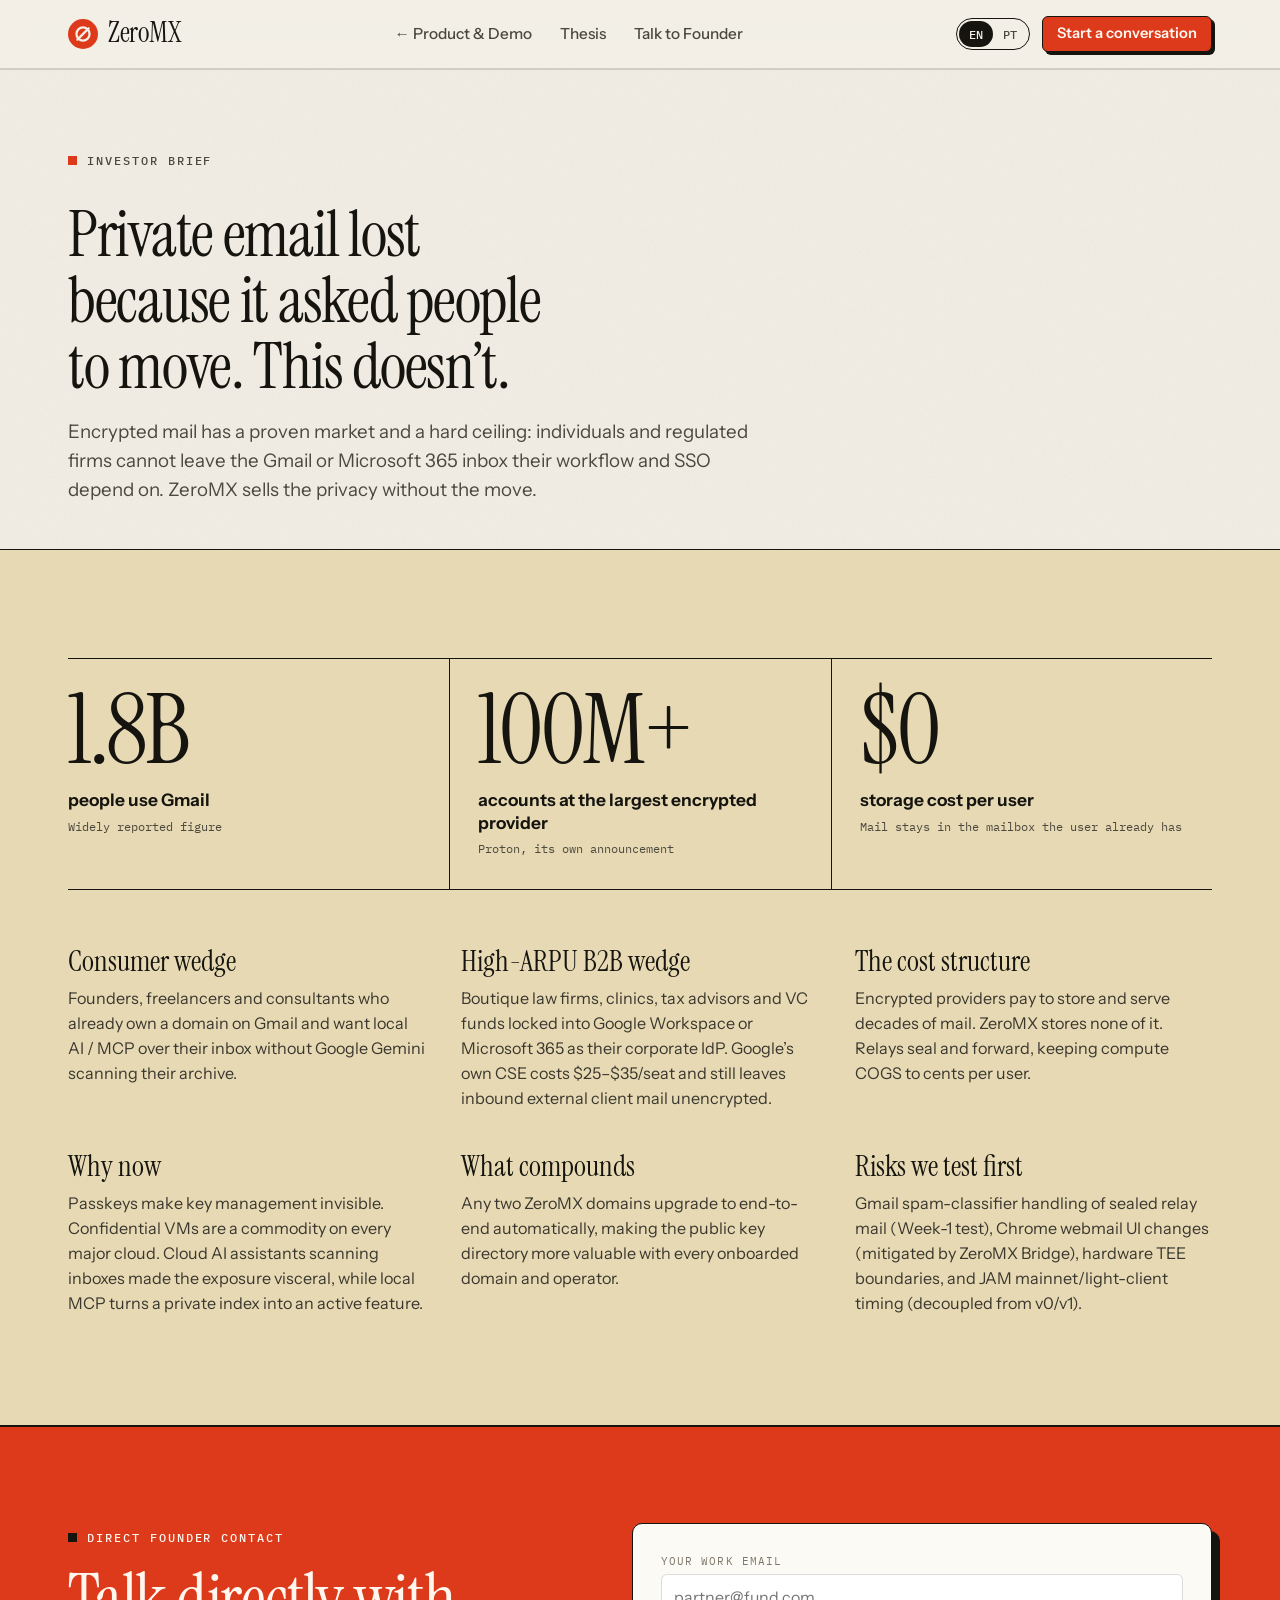
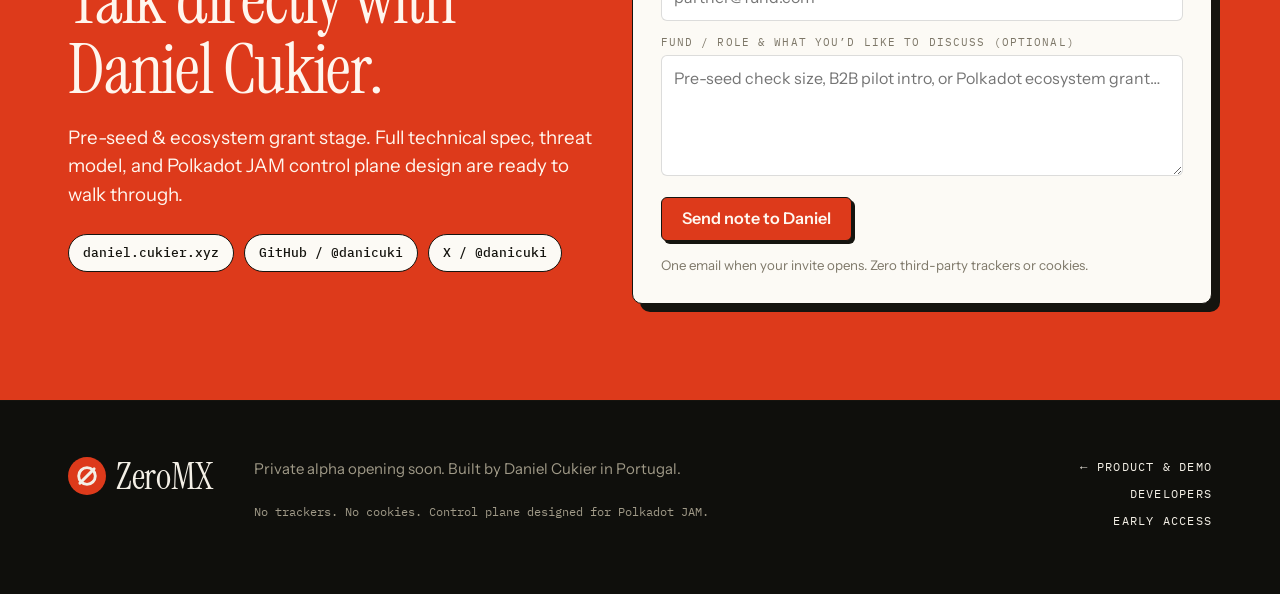
==== site/investors.html @ 2c8ef820 "fix: conversion UX, crisp OG card, dedicated /investors brief, funnel telemetry, and spec gaps" ====
<!DOCTYPE html>
<html lang="en">
<head>
  <meta charset="UTF-8" />
  <meta name="viewport" content="width=device-width, initial-scale=1.0" />
  <title>ZeroMX — Investor Brief</title>
  <meta name="description" content="ZeroMX thesis, unit economics, B2B Google Workspace/M365 wedge, Polkadot JAM control plane, and direct founder contact." />
  <meta name="theme-color" content="#f3efe6" />
  <meta name="color-scheme" content="light" />
  <link rel="canonical" href="https://zeromx.cukier.xyz/investors" />
  <meta property="og:type" content="website" />
  <meta property="og:url" content="https://zeromx.cukier.xyz/investors" />
  <meta property="og:site_name" content="ZeroMX" />
  <meta property="og:title" content="ZeroMX — Investor Brief" />
  <meta property="og:description" content="Private email lost because it asked people to move. ZeroMX blinds Gmail and Microsoft 365 without the migration." />
  <meta property="og:image" content="https://zeromx.cukier.xyz/og.png" />
  <meta property="og:image:width" content="1200" />
  <meta property="og:image:height" content="630" />
  <meta name="twitter:card" content="summary_large_image" />
  <meta name="twitter:creator" content="@danicuki" />
  <meta name="twitter:image" content="https://zeromx.cukier.xyz/og.png" />

  <link rel="icon" href="favicon.svg" type="image/svg+xml" />
  <link rel="preload" href="fonts/instrument-sans-latin-wght-normal.woff2" as="font" type="font/woff2" crossorigin />
  <link rel="preload" href="fonts/instrument-serif-latin-400-normal.woff2" as="font" type="font/woff2" crossorigin />
  <link rel="stylesheet" href="styles.css" />
</head>
<body>
  <header class="navbar">
    <div class="container nav-inner">
      <a href="/" class="brand" aria-label="ZeroMX">
        <svg class="brand-mark" viewBox="0 0 32 32" aria-hidden="true">
          <circle cx="16" cy="16" r="16" fill="currentColor" />
          <circle cx="16" cy="16" r="7" fill="none" stroke="#f3efe6" stroke-width="2.4" />
          <path d="M10 22L22 10" stroke="#f3efe6" stroke-width="2.4" stroke-linecap="round" />
        </svg>
        <span>ZeroMX</span>
      </a>
      <nav class="nav-links" aria-label="Navigation">
        <a href="/" data-i18n="inv_back_product">← Product &amp; Demo</a>
        <a href="#thesis" data-i18n="inv_nav_thesis">Thesis</a>
        <a href="#contact" data-i18n="inv_nav_contact">Talk to Founder</a>
      </nav>
      <div class="nav-right">
        <div class="lang-switch" id="langSwitch" role="group" aria-label="Language">
          <button type="button" class="lang-btn active" data-lang="en" aria-pressed="true">EN</button>
          <button type="button" class="lang-btn" data-lang="pt" aria-pressed="false">PT</button>
        </div>
        <a href="#contact" class="btn btn-primary btn-sm" data-i18n="inv_cta">Start a conversation</a>
      </div>
    </div>
  </header>

  <main>
    <section class="inv-page-hero">
      <div class="container">
        <span class="section-tag" data-i18n="inv_tag">Investor brief</span>
        <h1 data-i18n="inv_title">Private email lost because it asked people to move. This doesn’t.</h1>
        <p data-i18n="inv_lede">
          Encrypted mail has a proven market and a hard ceiling: most people and regulated firms cannot leave the Google Workspace or Microsoft 365 inbox their identity and workflow depend on. ZeroMX sells the privacy without the move.
        </p>
      </div>
    </section>

    <section id="thesis" class="band-manila">
      <div class="container">
        <div class="stat-row" id="invStats"></div>
        <div class="point-grid" id="invPoints"></div>
      </div>
    </section>

    <section id="contact" class="waitlist-section">
      <div class="container">
        <div class="direct-form-grid">
          <div class="waitlist-copy">
            <span class="section-tag" data-i18n="inv_contact_tag">Direct founder contact</span>
            <h2 data-i18n="inv_contact_title">Talk directly with Daniel Cukier.</h2>
            <p data-i18n="inv_contact_desc">
              Pre-seed / ecosystem grant stage. Architecture, threat model, and Polkadot JAM control plane design are written and ready to walk through.
            </p>
            <div class="founder-links" style="margin-top: 18px;">
              <a href="https://daniel.cukier.xyz" target="_blank" rel="noopener">daniel.cukier.xyz</a>
              <a href="https://github.com/danicuki" target="_blank" rel="noopener">GitHub / @danicuki</a>
              <a href="https://x.com/danicuki" target="_blank" rel="noopener">X / @danicuki</a>
            </div>
          </div>

          <div class="waitlist-form-box" id="investorFormMount"></div>
        </div>
      </div>
    </section>
  </main>

  <footer class="footer">
    <div class="container footer-inner">
      <span class="brand brand-footer">
        <svg class="brand-mark" viewBox="0 0 32 32" aria-hidden="true">
          <circle cx="16" cy="16" r="16" fill="currentColor" />
          <circle cx="16" cy="16" r="7" fill="none" stroke="#f3efe6" stroke-width="2.4" />
          <path d="M10 22L22 10" stroke="#f3efe6" stroke-width="2.4" stroke-linecap="round" />
        </svg>
        <span>ZeroMX</span>
      </span>
      <p data-i18n="footer_text">Private alpha opening soon. Built by Daniel Cukier in Portugal.</p>
      <p class="footer-built" data-i18n="footer_built">No trackers. No cookies. Control plane designed for Polkadot JAM.</p>
      <nav class="footer-links" aria-label="Footer">
        <a href="/" data-i18n="inv_back_product">← Product &amp; Demo</a>
        <a href="/#developers" data-i18n="nav_developers">Developers</a>
        <a href="/#waitlist" data-i18n="wl_tag">Early access</a>
      </nav>
    </div>
  </footer>

  <script src="i18n.js" defer></script>
  <script src="investors.js" defer></script>
  <script src="/_vercel/insights/script.js" defer></script>
</body>
</html>
---- site/styles.css ----
/* ZeroMX — "sealed post" identity.
 * Paper and ink are yours. Black is what the provider stores. Red is the seal. */

@font-face {
  font-family: 'Instrument Serif';
  src: url('fonts/instrument-serif-latin-400-normal.woff2') format('woff2');
  font-weight: 400;
  font-style: normal;
  font-display: swap;
}
@font-face {
  font-family: 'Instrument Serif';
  src: url('fonts/instrument-serif-latin-400-italic.woff2') format('woff2');
  font-weight: 400;
  font-style: italic;
  font-display: swap;
}
@font-face {
  font-family: 'Instrument Sans';
  src: url('fonts/instrument-sans-latin-wght-normal.woff2') format('woff2');
  font-weight: 400 700;
  font-style: normal;
  font-display: swap;
}
@font-face {
  font-family: 'IBM Plex Mono';
  src: url('fonts/ibm-plex-mono-latin-400-normal.woff2') format('woff2');
  font-weight: 400;
  font-style: normal;
  font-display: swap;
}
@font-face {
  font-family: 'IBM Plex Mono';
  src: url('fonts/ibm-plex-mono-latin-500-normal.woff2') format('woff2');
  font-weight: 500;
  font-style: normal;
  font-display: swap;
}

:root {
  --paper: #f3efe6;
  --paper-2: #e9e4d6;
  --paper-3: #fcfaf5;
  --manila: #e6d9b4;
  --ink: #15140f;
  --ink-2: #4b483e;
  --ink-3: #7d7768;
  --line: rgba(21, 20, 15, 0.15);
  --seal: #dd3a1b;
  --seal-dark: #b82c11;
  --seal-tint: rgba(221, 58, 27, 0.1);
  --ok: #1b7446;
  --ok-tint: rgba(27, 116, 70, 0.11);
  --warn: #9a5f06;
  --warn-tint: rgba(154, 95, 6, 0.13);
  --vault: #0f0f0c;
  --vault-2: #1a1a15;
  --vault-line: rgba(243, 239, 230, 0.16);
  --cipher: #a09a88;

  --font-serif: 'Instrument Serif', 'Iowan Old Style', 'Palatino Linotype', Georgia, serif;
  --font-sans: 'Instrument Sans', -apple-system, BlinkMacSystemFont, 'Segoe UI', Roboto, sans-serif;
  --font-mono: 'IBM Plex Mono', ui-monospace, SFMono-Regular, Menlo, Consolas, monospace;

  --radius-sm: 6px;
  --radius-md: 10px;
  --radius-lg: 14px;
  --shadow-hard: 8px 8px 0 var(--ink);
  --ease: cubic-bezier(0.2, 0.7, 0.2, 1);

  /* Names the waitlist widget's inline styles rely on. */
  --accent-emerald: var(--seal);
  --text-primary: var(--ink);
  --text-secondary: var(--ink-2);
  --text-muted: var(--ink-3);
}

*,
*::before,
*::after {
  box-sizing: border-box;
  margin: 0;
  padding: 0;
}

html {
  scroll-behavior: smooth;
  scroll-padding-top: 84px;
  background: var(--paper);
  color: var(--ink);
  font-family: var(--font-sans);
  font-size: 17px;
  line-height: 1.55;
  -webkit-font-smoothing: antialiased;
  text-rendering: optimizeLegibility;
}

body {
  min-height: 100vh;
  overflow-x: hidden;
  background: var(--paper);
}

/* Paper grain */
body::before {
  content: '';
  position: fixed;
  inset: 0;
  z-index: 0;
  pointer-events: none;
  opacity: 0.5;
  mix-blend-mode: multiply;
  background-image: url("data:image/svg+xml,%3Csvg xmlns='http://www.w3.org/2000/svg' width='220' height='220'%3E%3Cfilter id='n'%3E%3CfeTurbulence type='fractalNoise' baseFrequency='0.9' numOctaves='2' stitchTiles='stitch'/%3E%3CfeColorMatrix values='0 0 0 0 0.08 0 0 0 0 0.08 0 0 0 0 0.06 0 0 0 0.09 0'/%3E%3C/filter%3E%3Crect width='220' height='220' filter='url(%23n)'/%3E%3C/svg%3E");
}

main,
.navbar,
.footer {
  position: relative;
  z-index: 1;
}

::selection {
  background: var(--ink);
  color: var(--paper);
}

a {
  color: inherit;
}

button,
input,
textarea {
  font: inherit;
  color: inherit;
}

:focus-visible {
  outline: 2.5px solid var(--seal);
  outline-offset: 3px;
  border-radius: 4px;
}

code {
  font-family: var(--font-mono);
  font-size: 0.86em;
  background: rgba(21, 20, 15, 0.07);
  padding: 0.1em 0.38em;
  border-radius: 4px;
}

.container {
  max-width: 1200px;
  margin: 0 auto;
  padding: 0 28px;
}

.icon {
  width: 1.15em;
  height: 1.15em;
  flex: none;
  fill: none;
  stroke: currentColor;
  stroke-width: 1.7;
  stroke-linecap: round;
  stroke-linejoin: round;
}

.skip-link {
  position: absolute;
  left: 12px;
  top: -60px;
  z-index: 300;
  background: var(--ink);
  color: var(--paper);
  padding: 10px 14px;
  border-radius: var(--radius-sm);
}
.skip-link:focus {
  top: 12px;
}

/* ---------- Navbar ---------- */
.navbar {
  position: sticky;
  top: 0;
  z-index: 100;
  background: rgba(243, 239, 230, 0.88);
  backdrop-filter: blur(14px);
  -webkit-backdrop-filter: blur(14px);
  border-bottom: 1px solid var(--line);
}

.nav-inner {
  display: flex;
  align-items: center;
  justify-content: space-between;
  gap: 20px;
  height: 68px;
}

.brand {
  display: inline-flex;
  align-items: center;
  gap: 10px;
  font-family: var(--font-serif);
  font-size: 1.62rem;
  line-height: 1;
  letter-spacing: -0.01em;
  color: var(--ink);
  text-decoration: none;
}

.brand-mark {
  width: 30px;
  height: 30px;
  color: var(--seal);
}

.nav-links {
  display: flex;
  gap: 28px;
  align-items: center;
}

.nav-links a {
  color: var(--ink-2);
  text-decoration: none;
  font-size: 0.9rem;
  font-weight: 500;
  padding: 6px 0;
  background: linear-gradient(var(--ink), var(--ink)) no-repeat left bottom / 0 1.5px;
  transition: background-size 0.25s var(--ease), color 0.2s;
}

.nav-links a:hover {
  color: var(--ink);
  background-size: 100% 1.5px;
}

.nav-right {
  display: flex;
  align-items: center;
  gap: 12px;
}

.lang-switch {
  display: inline-flex;
  border: 1.5px solid var(--ink);
  border-radius: 999px;
  padding: 2px;
}

.lang-btn {
  background: transparent;
  border: none;
  color: var(--ink-2);
  font-family: var(--font-mono);
  font-size: 0.72rem;
  font-weight: 500;
  padding: 4px 10px;
  border-radius: 999px;
  cursor: pointer;
}

.lang-btn.active {
  background: var(--ink);
  color: var(--paper);
}

/* ---------- Buttons ---------- */
.btn {
  display: inline-flex;
  align-items: center;
  justify-content: center;
  gap: 9px;
  padding: 11px 20px;
  border-radius: var(--radius-sm);
  border: 1.5px solid var(--ink);
  font-size: 0.95rem;
  font-weight: 600;
  line-height: 1.2;
  cursor: pointer;
  text-decoration: none;
  white-space: nowrap;
  background: transparent;
  color: var(--ink);
  transition: transform 0.16s var(--ease), box-shadow 0.16s var(--ease), background 0.16s, color 0.16s;
}

.btn-sm {
  padding: 8px 14px;
  font-size: 0.86rem;
}

.btn-lg {
  padding: 15px 26px;
  font-size: 1.03rem;
}

.btn-primary {
  background: var(--seal);
  color: #fff8f0;
  box-shadow: 3px 3px 0 var(--ink);
}

.btn-primary:hover {
  transform: translate(-2px, -2px);
  box-shadow: 5px 5px 0 var(--ink);
}

.btn-primary:active {
  transform: translate(2px, 2px);
  box-shadow: 1px 1px 0 var(--ink);
}

.btn-primary:disabled {
  opacity: 0.6;
  cursor: progress;
  transform: none;
}

.btn-secondary,
.btn-ghost {
  background: transparent;
  color: var(--ink);
}

.btn-secondary:hover,
.btn-ghost:hover {
  background: var(--ink);
  color: var(--paper);
}

.btn-ink {
  background: var(--ink);
  color: var(--paper);
  box-shadow: 3px 3px 0 var(--seal);
}

.btn-ink:hover {
  transform: translate(-2px, -2px);
  box-shadow: 5px 5px 0 var(--seal);
}

.btn-paper {
  background: var(--paper);
  color: var(--ink);
  border-color: var(--paper);
  box-shadow: 3px 3px 0 var(--seal);
}

.btn-paper:hover {
  transform: translate(-2px, -2px);
  box-shadow: 5px 5px 0 var(--seal);
}

/* ---------- Hero ---------- */
.hero {
  padding: 64px 0 96px;
  border-top: none;
}

.hero-inner {
  display: grid;
  grid-template-columns: minmax(0, 1fr) minmax(0, 1.02fr);
  gap: 64px;
  align-items: center;
}

.chip {
  display: inline-flex;
  align-items: center;
  gap: 10px;
  font-family: var(--font-mono);
  font-size: 0.72rem;
  letter-spacing: 0.04em;
  color: var(--ink-2);
  border: 1px dashed var(--ink-3);
  border-radius: 999px;
  padding: 6px 14px;
  margin-bottom: 28px;
}

.chip .dot {
  width: 8px;
  height: 8px;
  border-radius: 50%;
  background: var(--seal);
  flex: none;
  animation: pulse 2.4s ease-in-out infinite;
}

@keyframes pulse {
  50% {
    opacity: 0.35;
  }
}

.hero h1 {
  font-family: var(--font-serif);
  font-weight: 400;
  font-size: clamp(3.1rem, 6.9vw, 6.3rem);
  line-height: 0.96;
  letter-spacing: -0.022em;
  margin-bottom: 30px;
}

.hero h1 em {
  display: inline-block;
  font-style: italic;
  background: var(--ink);
  color: var(--paper);
  padding: 0.02em 0.16em 0.1em;
  margin-top: 0.08em;
  margin-left: -0.06em;
  transform: rotate(-1.4deg);
}

@keyframes wipe {
  from {
    clip-path: inset(0 100% 0 0);
  }
  to {
    clip-path: inset(0 0 0 0);
  }
}

.hero-sub {
  font-size: 1.19rem;
  line-height: 1.5;
  color: var(--ink-2);
  max-width: 33em;
  margin-bottom: 34px;
}

.hero-actions {
  display: flex;
  gap: 14px;
  flex-wrap: wrap;
  margin-bottom: 36px;
}

.hero-facts {
  list-style: none;
  display: flex;
  flex-direction: column;
  gap: 6px;
  font-family: var(--font-mono);
  font-size: 0.76rem;
  color: var(--ink-2);
  border-left: 2px solid var(--seal);
  padding-left: 14px;
}

.hero-facts strong {
  font-weight: 500;
  color: var(--ink);
}

/* Lens: one message, seen from both sides */
.lens-wrap {
  position: relative;
  padding: 0 10px 10px 0;
}

.lens {
  --pos: 56%;
  position: relative;
  border: 1.5px solid var(--ink);
  border-radius: var(--radius-md);
  background: var(--paper-3);
  box-shadow: var(--shadow-hard);
  overflow: hidden;
  user-select: none;
  -webkit-user-select: none;
  touch-action: pan-y;
  cursor: ew-resize;
}

.lens-pane {
  padding: 52px 26px 26px;
  min-height: 430px;
}

.lens-cipher {
  position: absolute;
  inset: 0;
  display: flex;
  flex-direction: column;
  background: var(--vault);
  color: var(--cipher);
  clip-path: inset(0 0 0 var(--pos));
  overflow: hidden;
}

.lens-tab {
  position: absolute;
  top: 14px;
  font-family: var(--font-mono);
  font-size: 0.64rem;
  font-weight: 500;
  letter-spacing: 0.12em;
  text-transform: uppercase;
  padding: 4px 9px;
  border-radius: 4px;
  white-space: nowrap;
}

.lens-plain .lens-tab {
  left: 16px;
  border: 1px solid var(--ink);
}

.lens-cipher .lens-tab {
  right: 16px;
  border: 1px solid var(--vault-line);
  color: var(--paper);
}

.lens-row {
  display: grid;
  grid-template-columns: 64px minmax(0, 1fr);
  gap: 10px;
  align-items: baseline;
  padding: 7px 0;
  border-bottom: 1px solid var(--line);
  font-size: 0.9rem;
}

.lens-cipher .lens-row {
  border-color: var(--vault-line);
  font-family: var(--font-mono);
  font-size: 0.78rem;
}

.lens-row span:first-child {
  font-family: var(--font-mono);
  font-size: 0.66rem;
  letter-spacing: 0.1em;
  text-transform: uppercase;
  color: var(--ink-3);
}

.lens-row span:last-child {
  overflow: hidden;
  text-overflow: ellipsis;
  white-space: nowrap;
}

.lens-plain .lens-row span:last-child {
  font-weight: 600;
}

.lens-body {
  padding-top: 18px;
  font-family: var(--font-serif);
  font-size: 1.32rem;
  line-height: 1.28;
}

.lens-body p + p {
  margin-top: 12px;
}

.lens-cipher .lens-body {
  flex: 1;
  min-height: 0;
  overflow: hidden;
  font-family: var(--font-mono);
  font-size: 0.74rem;
  line-height: 1.62;
  word-break: break-all;
  white-space: pre-wrap;
}

.lens-attach {
  display: inline-flex;
  align-items: center;
  gap: 8px;
  margin-top: 18px;
  padding: 8px 12px;
  border: 1px solid var(--ink);
  border-radius: var(--radius-sm);
  font-size: 0.82rem;
  font-weight: 600;
  background: var(--paper);
}

.lens-attach small {
  font-family: var(--font-mono);
  font-weight: 400;
  font-size: 0.7rem;
  color: var(--ink-3);
}

.lens-cipher .lens-attach {
  flex: none;
  align-self: stretch;
  border-color: var(--vault-line);
  background: var(--vault-2);
  color: var(--cipher);
  font-family: var(--font-mono);
  font-weight: 400;
  font-size: 0.72rem;
}

.lens-cipher .lens-attach small {
  color: var(--cipher);
}

.lens-handle {
  position: absolute;
  top: 0;
  bottom: 0;
  left: var(--pos);
  width: 2px;
  margin-left: -1px;
  background: var(--seal);
  pointer-events: none;
}

.lens-knob {
  position: absolute;
  top: 50%;
  left: 50%;
  width: 46px;
  height: 46px;
  transform: translate(-50%, -50%);
  border-radius: 50%;
  border: 1.5px solid var(--ink);
  background: var(--seal);
  color: #fff8f0;
  display: grid;
  place-items: center;
  cursor: ew-resize;
  pointer-events: auto;
  box-shadow: 2px 2px 0 var(--ink);
}

.lens-knob .icon {
  width: 22px;
  height: 22px;
  stroke-width: 2;
}

.lens-hint {
  position: absolute;
  left: 0;
  right: 10px;
  bottom: -22px;
  text-align: right;
  font-family: var(--font-mono);
  font-size: 0.68rem;
  letter-spacing: 0.08em;
  text-transform: uppercase;
  color: var(--ink-3);
}

.postmark {
  position: absolute;
  bottom: -58px;
  left: -58px;
  width: 150px;
  height: 150px;
  color: var(--seal);
  transform: rotate(-13deg);
  mix-blend-mode: multiply;
  pointer-events: none;
  font-family: var(--font-mono);
  font-weight: 500;
  animation: stamp 0.45s 1.1s cubic-bezier(0.3, 1.5, 0.5, 1) both;
}

@keyframes stamp {
  from {
    opacity: 0;
    transform: rotate(2deg) scale(1.7);
  }
  to {
    opacity: 0.92;
    transform: rotate(-13deg) scale(1);
  }
}

.airmail {
  position: relative;
  z-index: 1;
  height: 12px;
  background: repeating-linear-gradient(
    -45deg,
    var(--seal) 0 20px,
    var(--paper) 20px 32px,
    var(--ink) 32px 52px,
    var(--paper) 52px 64px
  );
  border-top: 1.5px solid var(--ink);
  border-bottom: 1.5px solid var(--ink);
}

/* ---------- Manifesto ---------- */
.manifesto {
  padding: 104px 0;
  border-top: none;
}

.manifesto-text {
  font-family: var(--font-serif);
  font-size: clamp(1.95rem, 4.3vw, 3.7rem);
  line-height: 1.1;
  letter-spacing: -0.012em;
  max-width: 21em;
}

.redact {
  background: linear-gradient(var(--ink), var(--ink)) no-repeat left center / 100% 84%;
  color: transparent;
  padding: 0 0.12em;
  -webkit-box-decoration-break: clone;
  box-decoration-break: clone;
}

.redact.pending {
  background-size: 0% 84%;
  color: inherit;
}

.redact.animate {
  transition: background-size 0.9s 0.35s var(--ease), color 0.2s 0.75s;
}

/* ---------- Sections ---------- */
section {
  padding: 108px 0;
  border-top: 1px solid var(--line);
}

.section-header {
  max-width: 800px;
  margin-bottom: 52px;
}

.section-tag {
  display: inline-flex;
  align-items: center;
  gap: 10px;
  font-family: var(--font-mono);
  font-size: 0.72rem;
  font-weight: 500;
  letter-spacing: 0.16em;
  text-transform: uppercase;
  color: var(--ink-2);
  margin-bottom: 18px;
}

.section-tag::before {
  content: '';
  width: 9px;
  height: 9px;
  background: var(--seal);
  flex: none;
}

.section-header h2,
.waitlist-copy h2 {
  font-family: var(--font-serif);
  font-weight: 400;
  font-size: clamp(2.2rem, 4.5vw, 3.75rem);
  line-height: 1.02;
  letter-spacing: -0.018em;
  margin-bottom: 18px;
}

.section-header p {
  color: var(--ink-2);
  font-size: 1.1rem;
  max-width: 40em;
}

.reveal {
  opacity: 0;
  transform: translateY(22px);
  transition: opacity 0.7s var(--ease), transform 0.7s var(--ease);
}

.reveal.in {
  opacity: 1;
  transform: none;
}

/* ---------- How it works ---------- */
.steps-grid {
  list-style: none;
  display: grid;
  grid-template-columns: repeat(3, minmax(0, 1fr));
  gap: 36px;
}

.step {
  border-top: 1.5px solid var(--ink);
  padding-top: 20px;
}

.step-n {
  font-family: var(--font-serif);
  font-size: 4.6rem;
  line-height: 0.85;
  color: var(--seal);
  margin-bottom: 20px;
  display: block;
}

.step h3 {
  font-size: 1.22rem;
  font-weight: 650;
  letter-spacing: -0.01em;
  margin-bottom: 8px;
}

.step p {
  color: var(--ink-2);
}

.pillars-grid {
  display: grid;
  grid-template-columns: repeat(4, minmax(0, 1fr));
  margin-top: 84px;
  border: 1.5px solid var(--ink);
  border-radius: var(--radius-md);
  background: var(--paper-3);
  overflow: hidden;
}

.pillar-card {
  padding: 28px 24px 30px;
  border-left: 1px solid var(--line);
}

.pillar-card:first-child {
  border-left: none;
}

.pillar-card .icon {
  width: 26px;
  height: 26px;
  color: var(--seal);
  margin-bottom: 16px;
}

.pillar-card h3 {
  font-size: 1.04rem;
  font-weight: 650;
  margin-bottom: 8px;
  letter-spacing: -0.005em;
}

.pillar-card p {
  color: var(--ink-2);
  font-size: 0.92rem;
}

/* ---------- Simulator ---------- */
.sim-controls-bar {
  display: flex;
  align-items: center;
  flex-wrap: wrap;
  gap: 14px 28px;
  margin-bottom: 26px;
}

.sim-controls-bar > .btn {
  margin-left: auto;
}

.control-group {
  display: flex;
  align-items: center;
  gap: 12px;
  flex-wrap: wrap;
}

.control-label {
  font-family: var(--font-mono);
  font-size: 0.7rem;
  letter-spacing: 0.14em;
  text-transform: uppercase;
  color: var(--ink-3);
}

.segmented {
  display: inline-flex;
  border: 1.5px solid var(--ink);
  border-radius: var(--radius-sm);
  overflow: hidden;
  background: var(--paper-3);
}

.seg-btn {
  display: inline-flex;
  align-items: center;
  gap: 8px;
  border: none;
  background: transparent;
  color: var(--ink-2);
  padding: 9px 15px;
  font-size: 0.88rem;
  font-weight: 600;
  cursor: pointer;
  transition: background 0.18s, color 0.18s;
}

.seg-btn + .seg-btn {
  border-left: 1.5px solid var(--ink);
}

.seg-btn:hover {
  color: var(--ink);
}

.seg-btn.active {
  background: var(--ink);
  color: var(--paper);
}

.seg-btn.view-user.active {
  background: var(--ok);
  color: #f4fff8;
}

.seg-btn.view-bigtech.active {
  background: var(--vault);
  color: var(--paper);
}

.mail-window {
  --w-bg: var(--paper-3);
  --w-bar: var(--paper-2);
  --w-side: #f6f2e8;
  --w-text: var(--ink);
  --w-text-2: var(--ink-2);
  --w-text-3: var(--ink-3);
  --w-line: var(--line);
  --w-field: #ffffff;
  --provider-accent: #ea4335;
  background: var(--w-bg);
  color: var(--w-text);
  border: 1.5px solid var(--ink);
  border-radius: var(--radius-lg);
  box-shadow: var(--shadow-hard);
  overflow: hidden;
  transition: background 0.35s, color 0.35s;
}

.mail-window.provider-outlook {
  --provider-accent: #0f6cbd;
}

.mail-window.view-bigtech {
  --w-bg: var(--vault);
  --w-bar: #171712;
  --w-side: #131310;
  --w-text: #e9e4d6;
  --w-text-2: var(--cipher);
  --w-text-3: #77725f;
  --w-line: var(--vault-line);
  --w-field: #0a0a08;
}

.window-topbar {
  display: flex;
  align-items: center;
  justify-content: space-between;
  gap: 16px;
  padding: 12px 18px;
  background: var(--w-bar);
  border-bottom: 1px solid var(--w-line);
  flex-wrap: wrap;
  transition: background 0.35s;
}

.window-brand {
  display: flex;
  align-items: center;
  gap: 10px;
  font-weight: 600;
  font-size: 0.9rem;
}

.window-dots {
  display: inline-flex;
  gap: 6px;
  margin-right: 6px;
}

.window-dots i {
  width: 10px;
  height: 10px;
  border-radius: 50%;
  border: 1.5px solid var(--w-text-3);
}

.provider-dot {
  width: 10px;
  height: 10px;
  border-radius: 50%;
  background: var(--provider-accent);
}

.search-wrapper {
  flex: 1;
  min-width: 200px;
  max-width: 440px;
  position: relative;
  display: flex;
  align-items: center;
}

.search-wrapper .icon {
  position: absolute;
  left: 13px;
  color: var(--w-text-3);
  pointer-events: none;
}

.search-input {
  width: 100%;
  background: var(--w-field);
  border: 1px solid var(--w-line);
  color: var(--w-text);
  padding: 9px 14px 9px 38px;
  border-radius: 999px;
  font-size: 0.88rem;
  outline: none;
  transition: border-color 0.2s, background 0.35s;
}

.search-input::placeholder {
  color: var(--w-text-3);
}

.search-input:focus {
  border-color: var(--seal);
}

.extension-pill {
  display: inline-flex;
  align-items: center;
  gap: 8px;
  padding: 5px 12px;
  border-radius: 999px;
  font-size: 0.72rem;
  font-family: var(--font-mono);
  font-weight: 500;
  white-space: nowrap;
}

.extension-pill::before {
  content: '';
  width: 7px;
  height: 7px;
  border-radius: 50%;
  background: currentColor;
}

.extension-pill.active-shield {
  background: var(--ok-tint);
  color: var(--ok);
  border: 1px solid rgba(27, 116, 70, 0.4);
}

.extension-pill.raw-server {
  background: transparent;
  color: var(--cipher);
  border: 1px solid var(--vault-line);
}

.status-banner {
  padding: 9px 18px;
  font-size: 0.84rem;
  display: flex;
  align-items: center;
  justify-content: space-between;
  gap: 12px;
  flex-wrap: wrap;
  border-bottom: 1px solid var(--w-line);
}

.status-banner.banner-user {
  background: var(--ok-tint);
  color: #14522f;
}

.status-banner.banner-bigtech {
  background: #1d1c16;
  color: #d9d3c1;
}

.status-engine {
  font-family: var(--font-mono);
  font-size: 0.7rem;
  opacity: 0.85;
}

.mail-body-grid {
  display: grid;
  grid-template-columns: 196px 340px minmax(0, 1fr);
  min-height: 520px;
}

.mail-sidebar {
  border-right: 1px solid var(--w-line);
  padding: 16px 12px;
  background: var(--w-side);
  transition: background 0.35s;
}

.compose-btn {
  width: 100%;
  display: inline-flex;
  align-items: center;
  justify-content: center;
  gap: 8px;
  padding: 10px 14px;
  border-radius: var(--radius-sm);
  background: var(--seal);
  color: #fff8f0;
  font-weight: 650;
  font-size: 0.9rem;
  border: 1.5px solid var(--ink);
  box-shadow: 2px 2px 0 var(--ink);
  cursor: pointer;
  margin-bottom: 18px;
  transition: transform 0.15s var(--ease), box-shadow 0.15s var(--ease);
}

.compose-btn:hover {
  transform: translate(-1px, -1px);
  box-shadow: 3px 3px 0 var(--ink);
}

.view-bigtech .compose-btn {
  border-color: var(--vault-line);
  box-shadow: none;
}

.folder-item {
  display: flex;
  justify-content: space-between;
  padding: 7px 10px;
  border-radius: var(--radius-sm);
  font-size: 0.86rem;
  color: var(--w-text-2);
  margin-bottom: 2px;
}

.folder-item span:last-child {
  font-family: var(--font-mono);
  font-size: 0.72rem;
}

.folder-item.active {
  background: rgba(125, 119, 104, 0.16);
  color: var(--w-text);
  font-weight: 650;
}

.account-tag-list {
  margin-top: 22px;
  padding-top: 16px;
  border-top: 1px solid var(--w-line);
}

.account-tag-title {
  font-family: var(--font-mono);
  font-size: 0.62rem;
  letter-spacing: 0.12em;
  text-transform: uppercase;
  color: var(--w-text-3);
  margin-bottom: 10px;
  padding: 0 6px;
}

.account-chip {
  font-size: 0.76rem;
  color: var(--w-text-2);
  padding: 5px 6px 5px 20px;
  position: relative;
  line-height: 1.35;
}

.account-chip::before {
  content: '';
  position: absolute;
  left: 6px;
  top: 0.75em;
  width: 8px;
  height: 8px;
  border-radius: 50%;
}

.account-chip code {
  display: block;
  background: none;
  padding: 0;
  color: var(--w-text);
  font-size: 0.74rem;
}

.chip-sealed::before {
  background: var(--ok);
}

.chip-plain::before {
  background: var(--warn);
}

.mail-list {
  border-right: 1px solid var(--w-line);
  overflow-y: auto;
}

.mail-row {
  display: block;
  width: 100%;
  text-align: left;
  background: transparent;
  border: none;
  border-bottom: 1px solid var(--w-line);
  border-left: 3px solid transparent;
  padding: 14px 16px 14px 13px;
  cursor: pointer;
  transition: background 0.15s;
}

.mail-row:hover {
  background: rgba(125, 119, 104, 0.1);
}

.mail-row.selected {
  background: rgba(125, 119, 104, 0.16);
  border-left-color: var(--seal);
}

.mail-row-top {
  display: flex;
  justify-content: space-between;
  align-items: baseline;
  gap: 8px;
  margin-bottom: 3px;
}

.mail-sender {
  font-weight: 650;
  font-size: 0.88rem;
  color: var(--w-text);
  overflow: hidden;
  text-overflow: ellipsis;
  white-space: nowrap;
}

.mail-time {
  font-size: 0.68rem;
  color: var(--w-text-3);
  font-family: var(--font-mono);
  flex: none;
}

.mail-subject {
  font-size: 0.86rem;
  color: var(--w-text);
  margin-bottom: 3px;
  overflow: hidden;
  text-overflow: ellipsis;
  white-space: nowrap;
}

.mail-snippet {
  font-size: 0.8rem;
  color: var(--w-text-3);
  white-space: nowrap;
  overflow: hidden;
  text-overflow: ellipsis;
}

.cipher-font {
  font-family: var(--font-mono);
  font-weight: 400 !important;
  font-size: 0.76rem !important;
  color: var(--cipher) !important;
}

.badge-trust {
  display: inline-block;
  max-width: 100%;
  overflow: hidden;
  text-overflow: ellipsis;
  white-space: nowrap;
  vertical-align: bottom;
  font-size: 0.64rem;
  font-family: var(--font-mono);
  font-weight: 500;
  padding: 2px 8px;
  border-radius: 4px;
  margin-top: 7px;
}

.badge-e2ee {
  background: var(--ok-tint);
  color: var(--ok);
  border: 1px solid rgba(27, 116, 70, 0.4);
}

.badge-tee {
  background: transparent;
  color: var(--w-text-2);
  border: 1px solid var(--w-text-3);
}

.badge-plain {
  background: var(--warn-tint);
  color: var(--warn);
  border: 1px solid rgba(154, 95, 6, 0.45);
}

.badge-cipher {
  background: transparent;
  color: var(--cipher);
  border: 1px solid var(--vault-line);
}

.view-bigtech .badge-plain {
  color: #e2b25c;
  border-color: rgba(226, 178, 92, 0.5);
  background: rgba(226, 178, 92, 0.1);
}

.mail-detail {
  padding: 28px 30px;
  display: flex;
  flex-direction: column;
  justify-content: space-between;
  min-width: 0;
}

.detail-header {
  border-bottom: 1px solid var(--w-line);
  padding-bottom: 16px;
  margin-bottom: 20px;
}

.detail-subject {
  font-family: var(--font-serif);
  font-size: 1.95rem;
  line-height: 1.08;
  letter-spacing: -0.01em;
  margin-bottom: 14px;
}

.detail-subject.cipher-font {
  font-family: var(--font-mono);
  letter-spacing: 0;
  font-size: 1rem !important;
  line-height: 1.5;
}

.detail-meta {
  font-size: 0.84rem;
  color: var(--w-text-2);
  display: grid;
  grid-template-columns: auto minmax(0, 1fr);
  gap: 4px 14px;
}

.detail-meta dt {
  font-family: var(--font-mono);
  font-size: 0.66rem;
  letter-spacing: 0.1em;
  text-transform: uppercase;
  color: var(--w-text-3);
  padding-top: 0.25em;
}

.detail-meta dd {
  color: var(--w-text);
  overflow-wrap: anywhere;
}

.detail-meta code {
  background: none;
  padding: 0;
  color: var(--cipher);
}

.detail-content {
  font-size: 1rem;
  line-height: 1.65;
  white-space: pre-line;
}

.detail-attach {
  display: inline-flex;
  align-items: center;
  gap: 9px;
  margin-top: 18px;
  padding: 8px 13px;
  border: 1px solid var(--ink);
  border-radius: var(--radius-sm);
  font-size: 0.84rem;
  font-weight: 600;
  background: var(--paper);
}

.detail-attach small {
  font-family: var(--font-mono);
  font-weight: 400;
  font-size: 0.7rem;
  color: var(--ink-3);
}

.detail-note {
  margin-top: 20px;
  padding: 12px 14px;
  border-left: 3px solid var(--seal);
  background: var(--seal-tint);
  font-size: 0.86rem;
  color: var(--ink-2);
}

.cipher-box {
  background: #080806;
  border: 1px solid var(--vault-line);
  border-radius: var(--radius-sm);
  padding: 16px;
  font-family: var(--font-mono);
  font-size: 0.72rem;
  color: var(--cipher);
  white-space: pre-wrap;
  word-break: break-all;
  line-height: 1.6;
}

.ai-probe-box {
  margin-top: 20px;
  padding: 13px 15px;
  border-radius: var(--radius-sm);
  font-size: 0.84rem;
  border: 1px dashed var(--w-text-3);
  color: var(--w-text-2);
}

.ai-probe-box strong {
  display: block;
  font-family: var(--font-mono);
  font-size: 0.68rem;
  font-weight: 500;
  letter-spacing: 0.1em;
  text-transform: uppercase;
  color: var(--w-text);
  margin-bottom: 4px;
}

.detail-actions {
  margin-top: 24px;
  padding-top: 18px;
  border-top: 1px solid var(--w-line);
  display: flex;
  gap: 12px;
  flex-wrap: wrap;
}

.view-bigtech .detail-actions .btn {
  border-color: var(--paper);
  color: var(--paper);
  box-shadow: none;
  background: transparent;
}

.view-bigtech .detail-actions .btn:hover {
  background: var(--paper);
  color: var(--ink);
  transform: none;
}

.empty-state {
  padding: 34px 20px;
  text-align: center;
  color: var(--w-text-2);
  font-size: 0.88rem;
}

.empty-state strong {
  display: block;
  color: var(--w-text);
  font-family: var(--font-serif);
  font-weight: 400;
  font-size: 1.4rem;
  line-height: 1.15;
  margin-bottom: 8px;
}

.empty-detail {
  margin: auto;
  text-align: center;
  color: var(--w-text-3);
}

/* ---------- Comparison ---------- */
.compare-scroll {
  overflow-x: auto;
  border: 1.5px solid var(--ink);
  border-radius: var(--radius-md);
  background: var(--paper-3);
}

.compare-table {
  width: 100%;
  min-width: 760px;
  border-collapse: collapse;
  font-size: 0.93rem;
}

.compare-table th,
.compare-table td {
  padding: 16px 18px;
  text-align: left;
  border-bottom: 1px solid var(--line);
  vertical-align: middle;
}

.compare-table tr:last-child th,
.compare-table tr:last-child td {
  border-bottom: none;
}

.compare-table thead th {
  font-family: var(--font-mono);
  font-size: 0.7rem;
  font-weight: 500;
  letter-spacing: 0.1em;
  text-transform: uppercase;
  color: var(--ink-2);
  border-bottom: 1.5px solid var(--ink);
  vertical-align: bottom;
}

.compare-table tbody th {
  font-weight: 600;
  width: 32%;
}

.compare-table .col-us {
  background: var(--ink);
  color: var(--paper);
  border-bottom-color: var(--vault-line);
}

.compare-table thead .col-us {
  font-family: var(--font-serif);
  font-size: 1.5rem;
  letter-spacing: 0;
  text-transform: none;
  color: var(--paper);
  border-bottom-color: var(--vault-line);
}

.mark {
  display: inline-flex;
  align-items: center;
  gap: 9px;
  font-size: 0.84rem;
}

.mark i {
  width: 22px;
  height: 22px;
  border-radius: 50%;
  display: grid;
  place-items: center;
  flex: none;
}

.mark i .icon {
  width: 13px;
  height: 13px;
  stroke-width: 2.6;
}

.mark-yes i {
  background: var(--ok);
  color: #f4fff8;
}

.mark-no i {
  border: 1.5px solid var(--ink-3);
  color: var(--ink-3);
}

.mark-part i {
  background: var(--warn-tint);
  border: 1.5px solid var(--warn);
  color: var(--warn);
}

.col-us .mark-yes i {
  background: var(--seal);
  color: #fff8f0;
}

.col-us .mark-part i {
  background: transparent;
  border-color: #e2b25c;
  color: #e2b25c;
}

/* ---------- Flow explorer ---------- */
.flow-tabs {
  display: flex;
  gap: 10px;
  flex-wrap: wrap;
  margin-bottom: 26px;
}

.flow-tab {
  padding: 10px 18px;
  border-radius: 999px;
  background: transparent;
  border: 1.5px solid var(--ink);
  color: var(--ink);
  font-weight: 600;
  font-size: 0.9rem;
  cursor: pointer;
  transition: background 0.18s, color 0.18s;
}

.flow-tab:hover {
  background: rgba(21, 20, 15, 0.07);
}

.flow-tab.active {
  background: var(--ink);
  color: var(--paper);
}

.flow-stage {
  background: var(--paper-3);
  border: 1.5px solid var(--ink);
  border-radius: var(--radius-lg);
  padding: 28px;
}

.flow-nodes-row {
  display: grid;
  grid-template-columns: repeat(auto-fit, minmax(190px, 1fr));
  gap: 14px;
  margin-bottom: 26px;
}

.flow-node {
  text-align: left;
  background: var(--paper);
  border: 1.5px solid var(--line);
  border-radius: var(--radius-md);
  padding: 16px;
  cursor: pointer;
  transition: border-color 0.18s, transform 0.18s var(--ease), box-shadow 0.18s var(--ease);
}

.flow-node:hover {
  border-color: var(--ink);
}

.flow-node.active-step {
  border-color: var(--ink);
  background: var(--paper-3);
  box-shadow: 4px 4px 0 var(--seal);
  transform: translate(-2px, -2px);
}

.step-num {
  font-family: var(--font-mono);
  font-size: 0.66rem;
  font-weight: 500;
  letter-spacing: 0.1em;
  text-transform: uppercase;
  color: var(--seal);
  margin-bottom: 8px;
  display: block;
}

.flow-node h4 {
  font-size: 0.98rem;
  font-weight: 650;
  line-height: 1.25;
  margin-bottom: 6px;
}

.flow-node p {
  font-size: 0.82rem;
  color: var(--ink-2);
}

.step-inspector {
  border-top: 1.5px solid var(--ink);
  padding-top: 26px;
  display: grid;
  grid-template-columns: minmax(0, 1.15fr) minmax(0, 1fr);
  gap: 40px;
}

.inspector-what h3 {
  font-family: var(--font-serif);
  font-weight: 400;
  font-size: 1.9rem;
  line-height: 1.08;
  margin-bottom: 12px;
}

.inspector-what p {
  color: var(--ink-2);
}

.vis-title {
  font-family: var(--font-mono);
  font-size: 0.68rem;
  letter-spacing: 0.12em;
  text-transform: uppercase;
  color: var(--ink-3);
  margin-bottom: 8px;
}

.vis-legend {
  display: flex;
  flex-wrap: wrap;
  gap: 6px 18px;
  font-family: var(--font-mono);
  font-size: 0.66rem;
  color: var(--ink-3);
  padding-bottom: 12px;
  border-bottom: 1px solid var(--line);
}

.vis-legend span {
  display: inline-flex;
  align-items: center;
  gap: 7px;
}

.vis-legend .vis-dot {
  width: 9px;
  height: 9px;
}

.vis-row {
  display: grid;
  grid-template-columns: 16px minmax(0, 0.8fr) minmax(0, 1.25fr);
  gap: 12px;
  align-items: baseline;
  font-size: 0.86rem;
  padding: 10px 0;
  border-bottom: 1px solid var(--line);
}

.vis-row:last-child {
  border-bottom: none;
}

.vis-row b {
  font-weight: 650;
}

.vis-row span {
  color: var(--ink-2);
}

.vis-dot {
  width: 12px;
  height: 12px;
  align-self: center;
}

.vis-no {
  background: var(--ink);
}

.vis-part {
  background: linear-gradient(90deg, var(--warn) 50%, transparent 50%);
  border: 1.5px solid var(--warn);
}

.vis-yes {
  background: var(--ok);
  border-radius: 50%;
}

.vis-leak {
  background: var(--seal);
  border-radius: 50%;
}

.vis-wait {
  border: 1.5px dashed var(--ink-3);
  border-radius: 50%;
}

/* ---------- Trust ---------- */
.tier-grid {
  display: grid;
  grid-template-columns: repeat(3, minmax(0, 1fr));
  gap: 22px;
}

.tier-card {
  background: var(--paper-3);
  border: 1.5px solid var(--ink);
  border-radius: var(--radius-md);
  padding: 26px 24px;
  display: flex;
  flex-direction: column;
}

.tier-badge {
  align-self: flex-start;
  font-family: var(--font-mono);
  font-size: 0.66rem;
  font-weight: 500;
  letter-spacing: 0.12em;
  text-transform: uppercase;
  color: var(--seal);
  border: 1.5px solid var(--seal);
  border-radius: 4px;
  padding: 3px 9px;
  transform: rotate(-2deg);
  margin-bottom: 18px;
}

.tier-card h3 {
  font-family: var(--font-serif);
  font-weight: 400;
  font-size: 1.85rem;
  line-height: 1.05;
  margin-bottom: 10px;
}

.tier-card p {
  color: var(--ink-2);
  font-size: 0.95rem;
}

.tier-card .rests-on {
  margin-top: auto;
  padding-top: 16px;
  font-size: 0.86rem;
  color: var(--ink);
}

.tier-card .rests-on::before {
  content: '';
  display: block;
  border-top: 1px dashed var(--ink-3);
  margin: 18px 0 14px;
}

.ledger {
  display: grid;
  grid-template-columns: 1fr 1fr;
  margin-top: 26px;
  border: 1.5px solid var(--ink);
  border-radius: var(--radius-md);
  overflow: hidden;
  background: var(--paper-3);
}

.ledger-col {
  padding: 28px 28px 30px;
}

.ledger-col + .ledger-col {
  border-left: 1.5px solid var(--ink);
  background: var(--paper);
}

.ledger-col h3 {
  font-family: var(--font-serif);
  font-weight: 400;
  font-size: 1.85rem;
  line-height: 1;
  margin-bottom: 18px;
  display: flex;
  align-items: center;
  gap: 12px;
}

.ledger-col h3 .icon {
  width: 26px;
  height: 26px;
  padding: 5px;
  border-radius: 50%;
  stroke-width: 2.6;
}

.ledger-yes h3 .icon {
  background: var(--ok);
  color: #f4fff8;
}

.ledger-no h3 .icon {
  background: var(--seal);
  color: #fff8f0;
}

.ledger-col ul {
  list-style: none;
  display: flex;
  flex-direction: column;
}

.ledger-col li {
  padding: 12px 0;
  border-top: 1px solid var(--line);
  font-size: 0.95rem;
  color: var(--ink-2);
}

.ledger-col li strong {
  color: var(--ink);
  font-weight: 650;
}

.trust-note,
.pricing-note {
  margin-top: 26px;
  padding: 16px 20px;
  border-left: 3px solid var(--seal);
  background: var(--seal-tint);
  color: var(--ink-2);
  font-size: 0.95rem;
  max-width: 62em;
}

.trust-note strong,
.pricing-note strong {
  color: var(--ink);
}

/* ---------- Getting started ---------- */
.onboarding-grid {
  list-style: none;
  display: grid;
  grid-template-columns: repeat(4, minmax(0, 1fr));
  gap: 28px;
}

.onboard-step {
  border-top: 1.5px solid var(--ink);
  padding-top: 18px;
  min-width: 0;
}

.onboard-num {
  font-family: var(--font-mono);
  font-size: 0.7rem;
  font-weight: 500;
  letter-spacing: 0.14em;
  color: var(--seal);
  margin-bottom: 14px;
  display: block;
}

.onboard-step h3 {
  font-size: 1.1rem;
  font-weight: 650;
  line-height: 1.25;
  margin-bottom: 8px;
}

.onboard-step p {
  color: var(--ink-2);
  font-size: 0.92rem;
}

.code-mini {
  margin-top: 14px;
  padding: 12px 14px;
  background: var(--vault);
  border-radius: var(--radius-sm);
  font-family: var(--font-mono);
  font-size: 0.68rem;
  line-height: 1.7;
  color: #d9d3c1;
  overflow-wrap: anywhere;
}

/* ---------- Investors ---------- */
.band-manila {
  background: var(--manila);
  border-top: 1.5px solid var(--ink);
  border-bottom: 1.5px solid var(--ink);
}

.stat-row {
  display: grid;
  grid-template-columns: repeat(3, minmax(0, 1fr));
  border-top: 1.5px solid var(--ink);
  border-bottom: 1.5px solid var(--ink);
  margin-bottom: 56px;
}

.stat {
  padding: 28px 28px 30px 0;
}

.stat + .stat {
  border-left: 1.5px solid var(--ink);
  padding-left: 28px;
}

.stat-n {
  font-family: var(--font-serif);
  font-size: clamp(3.4rem, 7.5vw, 6.2rem);
  line-height: 0.92;
  letter-spacing: -0.03em;
  display: block;
  margin-bottom: 14px;
}

.stat-l {
  display: block;
  font-weight: 650;
  font-size: 1.02rem;
  line-height: 1.3;
}

.stat-s {
  display: block;
  margin-top: 6px;
  font-family: var(--font-mono);
  font-size: 0.7rem;
  color: var(--ink-2);
}

.point-grid {
  display: grid;
  grid-template-columns: repeat(3, minmax(0, 1fr));
  gap: 40px 36px;
}

.point h3 {
  font-family: var(--font-serif);
  font-weight: 400;
  font-size: 1.7rem;
  line-height: 1.05;
  margin-bottom: 10px;
}

.point p {
  color: #3a372e;
  font-size: 0.95rem;
}

.band-cta {
  margin-top: 56px;
  padding-top: 28px;
  border-top: 1.5px solid currentColor;
  display: flex;
  align-items: center;
  justify-content: space-between;
  gap: 20px 32px;
  flex-wrap: wrap;
}

.band-cta p {
  max-width: 40em;
}

/* ---------- Developers ---------- */
.band-ink {
  background: var(--vault);
  color: var(--paper);
  border-top: none;
}

.band-ink .section-tag,
.band-ink .section-header p {
  color: var(--cipher);
}

.stack-row {
  list-style: none;
  display: flex;
  flex-wrap: wrap;
  gap: 8px;
  margin-bottom: 36px;
}

.stack-row li {
  font-family: var(--font-mono);
  font-size: 0.74rem;
  padding: 5px 12px;
  border: 1px solid var(--vault-line);
  border-radius: 999px;
  color: #d9d3c1;
}

.problem-grid {
  display: grid;
  grid-template-columns: repeat(3, minmax(0, 1fr));
  gap: 16px;
}

.problem {
  background: var(--vault-2);
  border: 1px solid var(--vault-line);
  border-radius: var(--radius-md);
  padding: 22px;
  display: flex;
  flex-direction: column;
  transition: border-color 0.2s, transform 0.2s var(--ease);
}

.problem:hover {
  border-color: var(--seal);
  transform: translateY(-3px);
}

.problem-n {
  font-family: var(--font-mono);
  font-size: 0.68rem;
  color: var(--seal);
  letter-spacing: 0.1em;
  margin-bottom: 14px;
}

.problem h3 {
  font-size: 1.08rem;
  font-weight: 650;
  line-height: 1.25;
  margin-bottom: 8px;
}

.problem p {
  color: var(--cipher);
  font-size: 0.9rem;
  margin-bottom: 18px;
}

.problem-tag {
  margin-top: auto;
  font-family: var(--font-mono);
  font-size: 0.68rem;
  color: #d9d3c1;
}

.jam-panel {
  margin-top: 56px;
  padding-top: 40px;
  border-top: 1px solid var(--vault-line);
}

.jam-panel h3 {
  font-family: var(--font-serif);
  font-weight: 400;
  font-size: clamp(1.8rem, 3.2vw, 2.5rem);
  line-height: 1.05;
  margin-bottom: 28px;
}

.jam-points {
  display: grid;
  grid-template-columns: repeat(3, minmax(0, 1fr));
  gap: 28px 36px;
}

.jam-point h4 {
  font-size: 1.02rem;
  font-weight: 650;
  margin-bottom: 6px;
  padding-top: 14px;
  border-top: 2px solid var(--seal);
}

.jam-point p {
  color: var(--cipher);
  font-size: 0.92rem;
}

.jam-note {
  margin-top: 30px;
  padding: 16px 20px;
  border: 1px dashed var(--vault-line);
  border-radius: var(--radius-sm);
  color: #d9d3c1;
  font-size: 0.94rem;
  max-width: 62em;
}

.jam-note strong {
  color: var(--paper);
}

.band-ink .band-cta {
  border-top-color: var(--vault-line);
  justify-content: flex-start;
}

/* ---------- Roadmap ---------- */
.roadmap {
  list-style: none;
  display: grid;
  grid-template-columns: repeat(4, minmax(0, 1fr));
  border-top: 1.5px solid var(--ink);
}

.road-item {
  position: relative;
  padding: 30px 26px 0 0;
}

.road-item::before {
  content: '';
  position: absolute;
  top: -8px;
  left: 0;
  width: 14px;
  height: 14px;
  border-radius: 50%;
  background: var(--paper);
  border: 1.5px solid var(--ink);
}

.road-item.state-now::before {
  background: var(--seal);
  box-shadow: 0 0 0 5px var(--seal-tint);
}

.road-item.state-next::before {
  background: var(--ink);
}

.road-when {
  font-family: var(--font-mono);
  font-size: 0.68rem;
  font-weight: 500;
  letter-spacing: 0.14em;
  text-transform: uppercase;
  color: var(--ink-3);
  margin-bottom: 10px;
  display: block;
}

.state-now .road-when {
  color: var(--seal);
}

.road-item h3 {
  font-family: var(--font-serif);
  font-weight: 400;
  font-size: 1.75rem;
  line-height: 1.05;
  margin-bottom: 8px;
}

.road-item p {
  color: var(--ink-2);
  font-size: 0.92rem;
}

/* ---------- Waitlist ---------- */
.waitlist-section {
  background: var(--seal);
  color: #fff6ee;
  border-top: 1.5px solid var(--ink);
  border-bottom: 1.5px solid var(--ink);
  padding: 96px 0;
}

.waitlist-banner {
  display: grid;
  grid-template-columns: minmax(0, 1.05fr) minmax(0, 1fr);
  gap: 56px;
  align-items: center;
}

.waitlist-section .section-tag {
  color: #fff6ee;
}

.waitlist-section .section-tag::before {
  background: var(--ink);
}

.waitlist-copy h2 {
  font-size: clamp(2.6rem, 5.4vw, 4.6rem);
}

.waitlist-copy p {
  font-size: 1.1rem;
  max-width: 30em;
  margin-bottom: 24px;
}

.waitlist-perks {
  list-style: none;
  display: flex;
  flex-direction: column;
  gap: 10px;
  font-weight: 600;
}

.waitlist-perks li {
  display: flex;
  gap: 12px;
  align-items: baseline;
}

.waitlist-perks li::before {
  content: '';
  width: 9px;
  height: 9px;
  background: var(--ink);
  flex: none;
  transform: translateY(-1px);
}

.waitlist-form-box {
  background: var(--paper-3);
  color: var(--ink);
  border: 1.5px solid var(--ink);
  border-radius: var(--radius-md);
  box-shadow: var(--shadow-hard);
  padding: 28px;
}

.wl-input-row {
  display: flex;
  gap: 10px;
  margin-bottom: 20px;
}

.wl-email-input {
  flex: 1;
  min-width: 0;
  background: #fff;
  border: 1.5px solid var(--ink);
  border-radius: var(--radius-sm);
  padding: 12px 14px;
  font-size: 0.98rem;
  outline: none;
}

.wl-email-input:focus {
  border-color: var(--seal);
  box-shadow: 0 0 0 3px var(--seal-tint);
}

.wl-chip-group {
  margin-bottom: 16px;
}

.wl-chip-label {
  display: block;
  font-family: var(--font-mono);
  font-size: 0.66rem;
  letter-spacing: 0.12em;
  text-transform: uppercase;
  color: var(--ink-3);
  margin-bottom: 8px;
}

.wl-chips {
  display: flex;
  flex-wrap: wrap;
  gap: 7px;
}

.wl-chip {
  background: transparent;
  border: 1.5px solid var(--line);
  color: var(--ink-2);
  font-size: 0.84rem;
  font-weight: 550;
  padding: 6px 13px;
  border-radius: 999px;
  cursor: pointer;
  transition: border-color 0.15s, background 0.15s, color 0.15s;
}

.wl-chip:hover {
  border-color: var(--ink);
  color: var(--ink);
}

.wl-chip.selected {
  background: var(--ink);
  border-color: var(--ink);
  color: var(--paper);
}

.wl-note {
  font-size: 0.78rem;
  color: var(--ink-3);
  margin-top: 14px;
}

.wl-error {
  color: var(--seal-dark);
  font-size: 0.86rem;
  font-weight: 600;
  margin-top: 8px;
}

.wl-success-box {
  text-align: left;
  padding: 6px 2px;
}

.wl-success-head {
  display: flex;
  align-items: center;
  gap: 12px;
  margin-bottom: 10px;
}

.wl-success-box h3 {
  font-family: var(--font-serif);
  font-weight: 400;
  font-size: 1.9rem;
  line-height: 1.05;
  margin: 0;
}

.wl-success-box p {
  color: var(--ink-2);
  font-size: 0.92rem;
  margin-bottom: 14px;
}

.wl-step2-panel {
  border-top: 1px dashed var(--line);
  padding-top: 16px;
  margin-top: 14px;
}

.wl-step2-title {
  font-size: 0.85rem;
  font-weight: 600;
  color: var(--ink);
  margin-bottom: 12px;
}

.wtp-box {
  margin-top: 16px;
  padding: 16px;
  border-radius: var(--radius-sm);
  border: 1.5px solid var(--ink);
  background: var(--manila);
  color: var(--ink);
}

.wtp-box.is-reserved {
  background: var(--ok-tint);
  border-color: var(--ok);
}

.wtp-box-title {
  font-family: var(--font-mono);
  font-size: 0.68rem;
  font-weight: 600;
  letter-spacing: 0.1em;
  text-transform: uppercase;
  color: var(--seal-dark);
  margin-bottom: 4px;
}

.wtp-box.is-reserved .wtp-box-title {
  color: var(--ok);
}

.wtp-box p {
  font-size: 0.86rem;
  color: var(--ink-2);
  margin-bottom: 12px;
}

.wl-actions-row {
  display: flex;
  flex-wrap: wrap;
  gap: 10px;
  align-items: center;
  margin-top: 14px;
}

/* ---------- Founder Credibility Band ---------- */
.founder-band {
  padding: 44px 0;
  border-top: 1px solid var(--line);
  background: var(--paper-2);
}

.founder-card {
  display: flex;
  flex-wrap: wrap;
  align-items: center;
  justify-content: space-between;
  gap: 20px 36px;
}

.founder-copy {
  max-width: 660px;
}

.founder-kicker {
  font-family: var(--font-mono);
  font-size: 0.7rem;
  letter-spacing: 0.12em;
  text-transform: uppercase;
  color: var(--ink-3);
  margin-bottom: 6px;
}

.founder-copy h3 {
  font-family: var(--font-serif);
  font-weight: 400;
  font-size: 1.7rem;
  line-height: 1.15;
  margin-bottom: 6px;
}

.founder-copy p {
  font-size: 0.94rem;
  color: var(--ink-2);
}

.founder-links {
  display: flex;
  flex-wrap: wrap;
  gap: 10px;
}

.founder-links a {
  display: inline-flex;
  align-items: center;
  gap: 6px;
  padding: 8px 14px;
  border-radius: 999px;
  border: 1.5px solid var(--ink);
  background: var(--paper-3);
  color: var(--ink);
  text-decoration: none;
  font-family: var(--font-mono);
  font-size: 0.74rem;
  font-weight: 500;
  transition: background 0.15s, color 0.15s;
}

.founder-links a:hover {
  background: var(--ink);
  color: var(--paper);
}

/* Dedicated /investors page helpers */
.inv-page-hero {
  padding: 76px 0 44px;
}

.inv-page-hero h1 {
  font-family: var(--font-serif);
  font-weight: 400;
  font-size: clamp(2.4rem, 5vw, 3.8rem);
  line-height: 1.03;
  letter-spacing: -0.02em;
  max-width: 18ch;
  margin: 14px 0 18px;
}

.inv-page-hero p {
  font-size: 1.1rem;
  color: var(--ink-2);
  max-width: 58ch;
}

.direct-form-grid {
  display: grid;
  grid-template-columns: minmax(0, 1fr) minmax(0, 1.1fr);
  gap: 36px;
  align-items: start;
}

@media (max-width: 820px) {
  .direct-form-grid {
    grid-template-columns: 1fr;
  }
}

.hp-hidden {
  position: absolute;
  left: -9999px;
  opacity: 0;
  pointer-events: none;
}

/* ---------- FAQ ---------- */
.faq-container {
  display: grid;
  grid-template-columns: minmax(0, 0.8fr) minmax(0, 1.4fr);
  gap: 48px;
  align-items: start;
}

.faq-container .section-header {
  margin-bottom: 0;
  position: sticky;
  top: 108px;
}

.faq-list {
  border-top: 1.5px solid var(--ink);
}

.faq-item {
  border-bottom: 1px solid var(--line);
}

.faq-item summary {
  list-style: none;
  cursor: pointer;
  padding: 20px 44px 20px 0;
  position: relative;
  font-family: var(--font-serif);
  font-size: 1.55rem;
  line-height: 1.12;
}

.faq-item summary::-webkit-details-marker {
  display: none;
}

.faq-item summary::after {
  content: '+';
  position: absolute;
  right: 4px;
  top: 14px;
  font-family: var(--font-sans);
  font-size: 1.7rem;
  font-weight: 400;
  color: var(--seal);
  transition: transform 0.25s var(--ease);
}

.faq-item[open] summary::after {
  transform: rotate(45deg);
}

.faq-item p {
  color: var(--ink-2);
  padding: 0 44px 24px 0;
  max-width: 44em;
}

/* ---------- Modal ---------- */
.modal-backdrop {
  position: fixed;
  inset: 0;
  background: rgba(21, 20, 15, 0.6);
  backdrop-filter: blur(5px);
  -webkit-backdrop-filter: blur(5px);
  display: none;
  place-items: center;
  z-index: 200;
  padding: 20px;
  overflow-y: auto;
}

.modal-backdrop.open {
  display: grid;
}

.modal-card {
  background: var(--paper-3);
  color: var(--ink);
  border: 1.5px solid var(--ink);
  border-radius: var(--radius-lg);
  box-shadow: 10px 10px 0 var(--seal);
  max-width: 600px;
  width: 100%;
  padding: 28px;
  outline: none;
  animation: modal-in 0.28s var(--ease);
}

@keyframes modal-in {
  from {
    opacity: 0;
    transform: translateY(14px) scale(0.98);
  }
}

.modal-top {
  display: flex;
  justify-content: space-between;
  align-items: flex-start;
  gap: 16px;
  margin-bottom: 20px;
}

.modal-top h3 {
  font-family: var(--font-serif);
  font-weight: 400;
  font-size: 2rem;
  line-height: 1.05;
}

.modal-tag {
  display: block;
  font-family: var(--font-mono);
  font-size: 0.66rem;
  font-weight: 500;
  letter-spacing: 0.12em;
  color: var(--seal);
  margin-bottom: 6px;
}

.modal-close {
  flex: none;
  width: 36px;
  height: 36px;
  background: transparent;
  border: 1.5px solid var(--ink);
  border-radius: 50%;
  font-size: 1.3rem;
  line-height: 1;
  cursor: pointer;
  transition: background 0.15s, color 0.15s;
}

.modal-close:hover {
  background: var(--ink);
  color: var(--paper);
}

.form-field {
  margin-bottom: 12px;
}

.form-field label {
  display: block;
  font-family: var(--font-mono);
  font-size: 0.66rem;
  letter-spacing: 0.1em;
  text-transform: uppercase;
  color: var(--ink-3);
  margin-bottom: 5px;
}

.form-field input,
.form-field textarea {
  width: 100%;
  background: #fff;
  border: 1.5px solid var(--line);
  border-radius: var(--radius-sm);
  padding: 10px 12px;
  font-size: 0.94rem;
  outline: none;
  resize: vertical;
}

.form-field input:focus,
.form-field textarea:focus {
  border-color: var(--ink);
}

.form-field input:disabled {
  background: var(--paper-2);
  color: var(--ink-2);
}

.route-hint {
  font-size: 0.8rem;
  margin-top: 6px;
  color: var(--ink-2);
  display: flex;
  gap: 8px;
  align-items: baseline;
}

.route-hint::before {
  content: '';
  width: 8px;
  height: 8px;
  border-radius: 50%;
  background: var(--ink-3);
  flex: none;
}

.route-hint.is-e2ee {
  color: var(--ok);
  font-weight: 600;
}

.route-hint.is-e2ee::before {
  background: var(--ok);
}

.modal-foot {
  display: flex;
  justify-content: space-between;
  align-items: center;
  gap: 14px;
  margin-top: 18px;
  flex-wrap: wrap;
}

.modal-foot span {
  font-size: 0.8rem;
  color: var(--ink-3);
}

.phone-compare {
  display: grid;
  grid-template-columns: 1fr 1fr;
  gap: 16px;
}

.phone-card {
  border: 1.5px solid var(--ink);
  border-radius: var(--radius-md);
  padding: 16px;
}

.phone-card strong {
  display: block;
  font-size: 0.95rem;
  margin-bottom: 6px;
}

.phone-card p {
  font-size: 0.84rem;
  color: var(--ink-2);
  margin-bottom: 12px;
}

.phone-card.is-bad {
  background: var(--vault);
  color: var(--paper);
}

.phone-card.is-bad p {
  color: var(--cipher);
}

.notif {
  border-radius: 10px;
  padding: 11px 13px;
  font-size: 0.8rem;
  line-height: 1.45;
  background: #fff;
  border: 1px solid var(--line);
  white-space: pre-line;
}

.is-bad .notif {
  background: var(--vault-2);
  border-color: var(--vault-line);
  color: var(--cipher);
  font-family: var(--font-mono);
  font-size: 0.72rem;
  word-break: break-all;
}

.modal-summary {
  font-size: 0.9rem;
  color: var(--ink-2);
  margin-top: 18px;
}

.modal-summary strong {
  color: var(--ink);
}

/* ---------- Footer ---------- */
.footer {
  background: var(--vault);
  color: var(--cipher);
  padding: 56px 0 64px;
  font-size: 0.88rem;
}

.footer-inner {
  display: grid;
  grid-template-columns: auto minmax(0, 1fr) auto;
  gap: 12px 40px;
  align-items: start;
}

.brand-footer {
  color: var(--paper);
  font-size: 2.2rem;
  grid-row: span 2;
}

.brand-footer .brand-mark {
  width: 38px;
  height: 38px;
}

.footer p {
  max-width: 38em;
}

.footer-built {
  grid-column: 2;
  font-family: var(--font-mono);
  font-size: 0.72rem;
}

.footer-links {
  grid-column: 3;
  grid-row: 1 / span 2;
  display: flex;
  flex-direction: column;
  gap: 8px;
  text-align: right;
}

.footer-links a {
  color: var(--paper);
  text-decoration: none;
  font-family: var(--font-mono);
  font-size: 0.72rem;
  letter-spacing: 0.1em;
  text-transform: uppercase;
}

.footer-links a:hover {
  color: var(--seal);
}

/* ---------- Responsive ---------- */
@media (max-width: 1080px) {
  .nav-links {
    display: none;
  }

  .hero-inner {
    grid-template-columns: 1fr;
    gap: 72px;
  }

  .lens-wrap {
    max-width: 640px;
  }

  .postmark {
    left: -14px;
  }

  .pillars-grid {
    grid-template-columns: repeat(2, minmax(0, 1fr));
  }

  .pillar-card:nth-child(3) {
    border-left: none;
  }

  .pillar-card:nth-child(n + 3) {
    border-top: 1px solid var(--line);
  }

  .onboarding-grid,
  .roadmap {
    grid-template-columns: repeat(2, minmax(0, 1fr));
  }

  .roadmap {
    gap: 36px 0;
    border-top: none;
  }

  .road-item {
    border-top: 1.5px solid var(--ink);
  }

  .point-grid,
  .problem-grid {
    grid-template-columns: repeat(2, minmax(0, 1fr));
  }

  .mail-body-grid {
    grid-template-columns: 300px minmax(0, 1fr);
  }

  .mail-sidebar {
    display: none;
  }

  .faq-container {
    grid-template-columns: 1fr;
    gap: 36px;
  }

  .faq-container .section-header {
    position: static;
  }
}

@media (max-width: 780px) {
  html {
    font-size: 16px;
  }

  .container {
    padding: 0 20px;
  }

  section {
    padding: 76px 0;
  }

  .hero {
    padding: 40px 0 80px;
  }

  .manifesto {
    padding: 76px 0;
  }

  .btn-lg {
    padding: 14px 22px;
  }

  .steps-grid,
  .tier-grid,
  .jam-points,
  .stat-row,
  .waitlist-banner,
  .step-inspector,
  .ledger {
    grid-template-columns: 1fr;
  }

  .steps-grid {
    gap: 30px;
  }

  .stat {
    padding: 22px 0;
  }

  .stat + .stat {
    border-left: none;
    border-top: 1.5px solid var(--ink);
    padding-left: 0;
  }

  .ledger-col + .ledger-col {
    border-left: none;
    border-top: 1.5px solid var(--ink);
  }

  .step-inspector {
    gap: 26px;
  }

  .mail-body-grid {
    grid-template-columns: 1fr;
    min-height: 0;
  }

  .mail-list {
    border-right: none;
    border-bottom: 1px solid var(--w-line);
    max-height: 300px;
  }

  .mail-detail {
    padding: 22px 18px;
  }

  .mail-window,
  .lens {
    box-shadow: 5px 5px 0 var(--ink);
  }

  .lens-pane {
    padding: 50px 18px 22px;
    min-height: 400px;
  }

  .lens-body {
    font-size: 1.16rem;
  }

  .postmark {
    width: 108px;
    height: 108px;
    left: -10px;
    bottom: -34px;
  }

  .sim-controls-bar > .btn {
    margin-left: 0;
  }

  .flow-stage {
    padding: 18px;
  }

  .waitlist-form-box {
    box-shadow: 5px 5px 0 var(--ink);
    padding: 22px 18px;
  }

  .footer-inner {
    grid-template-columns: 1fr;
  }

  .footer-built,
  .footer-links {
    grid-column: 1;
    grid-row: auto;
    text-align: left;
  }

  .footer-links {
    flex-direction: row;
    flex-wrap: wrap;
    gap: 8px 20px;
    margin-top: 12px;
  }
}

@media (max-width: 560px) {
  .nav-inner {
    height: 60px;
    gap: 10px;
  }

  .brand {
    font-size: 1.4rem;
  }

  .brand-mark {
    width: 26px;
    height: 26px;
  }

  .hero h1 {
    font-size: clamp(2.7rem, 13.2vw, 3.6rem);
  }

  .pillars-grid,
  .onboarding-grid,
  .roadmap,
  .point-grid,
  .problem-grid,
  .phone-compare {
    grid-template-columns: 1fr;
  }

  .pillar-card {
    border-left: none;
  }

  .pillar-card + .pillar-card {
    border-top: 1px solid var(--line);
  }

  .seg-btn {
    padding: 9px 11px;
    font-size: 0.82rem;
  }

  .wl-input-row {
    flex-direction: column;
  }

  .window-brand {
    font-size: 0.82rem;
  }

  .window-dots {
    display: none;
  }

  .modal-card {
    padding: 22px 18px;
    box-shadow: 6px 6px 0 var(--seal);
  }

  .faq-item summary {
    font-size: 1.32rem;
  }
}

@media (prefers-reduced-motion: reduce) {
  html {
    scroll-behavior: auto;
  }

  *,
  *::before,
  *::after {
    animation-duration: 0.01ms !important;
    animation-delay: 0ms !important;
    transition-duration: 0.01ms !important;
    transition-delay: 0ms !important;
  }

  .reveal {
    opacity: 1;
    transform: none;
  }
}
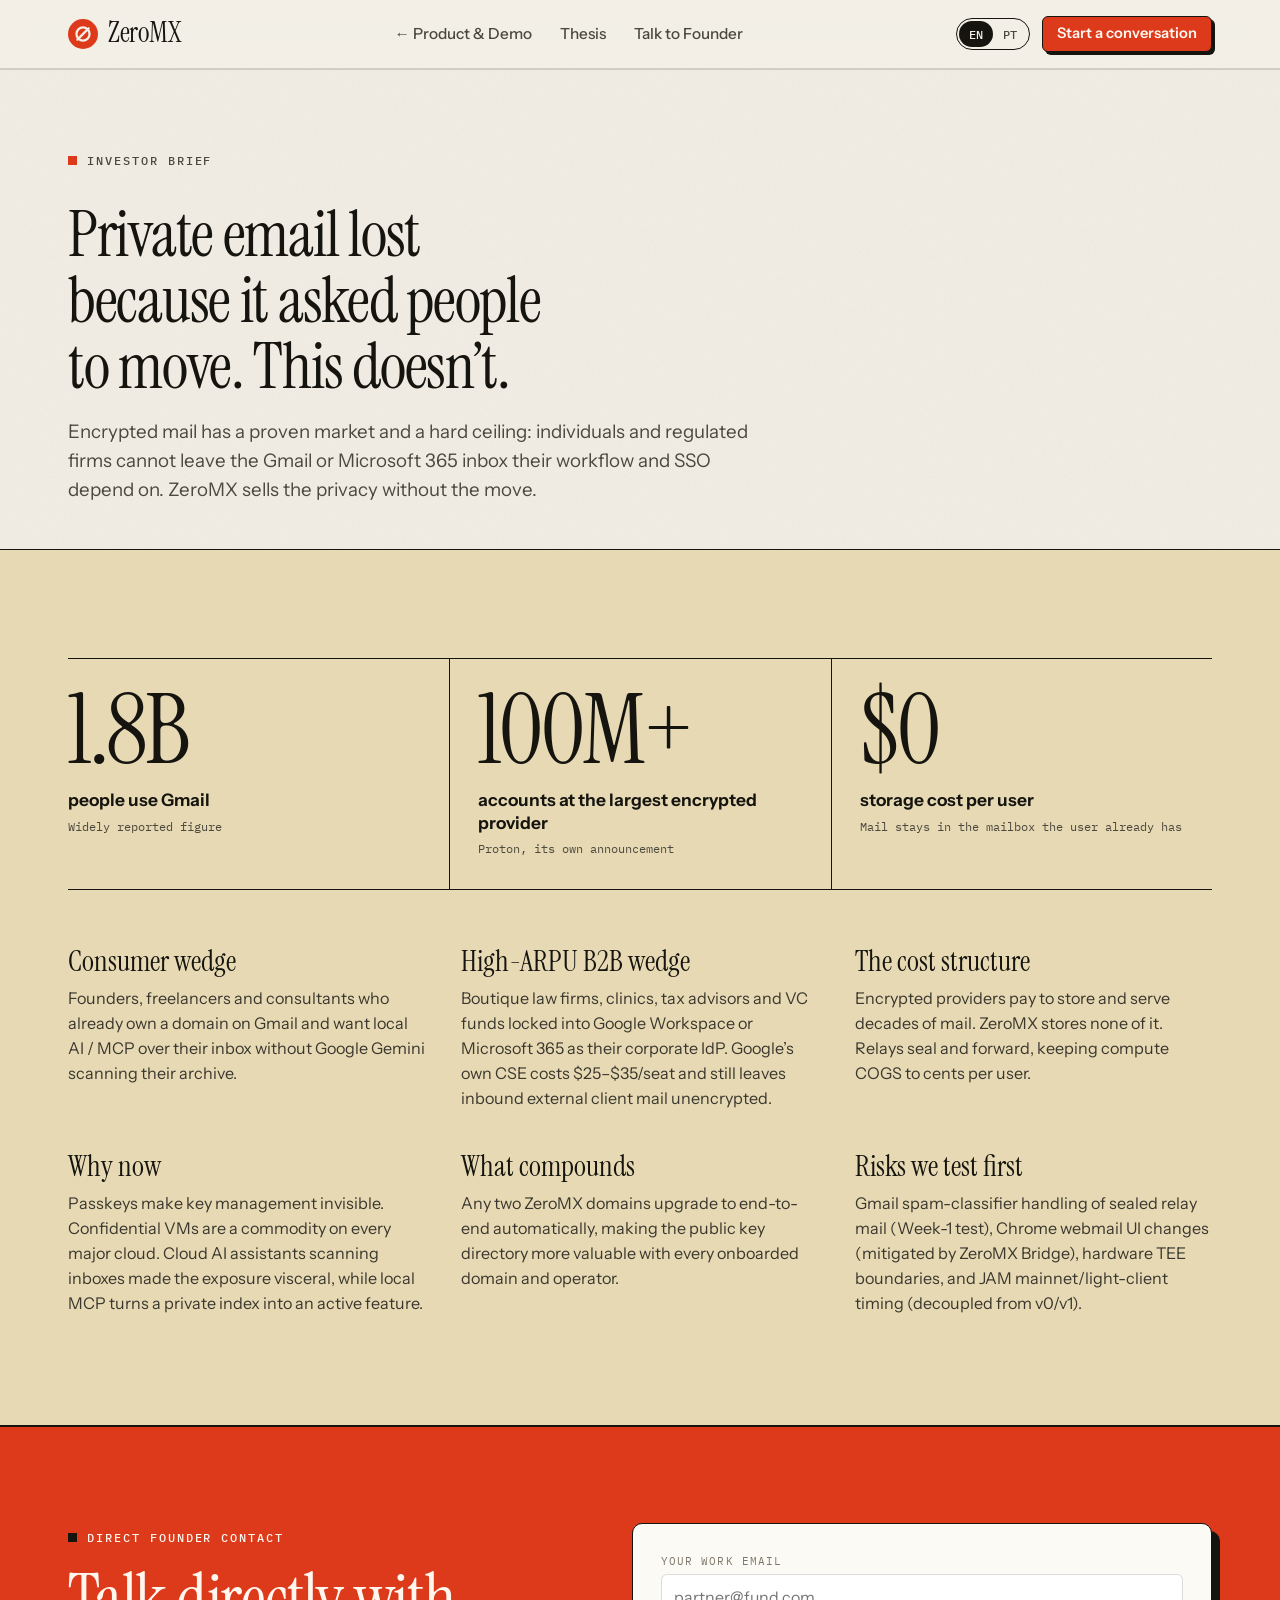
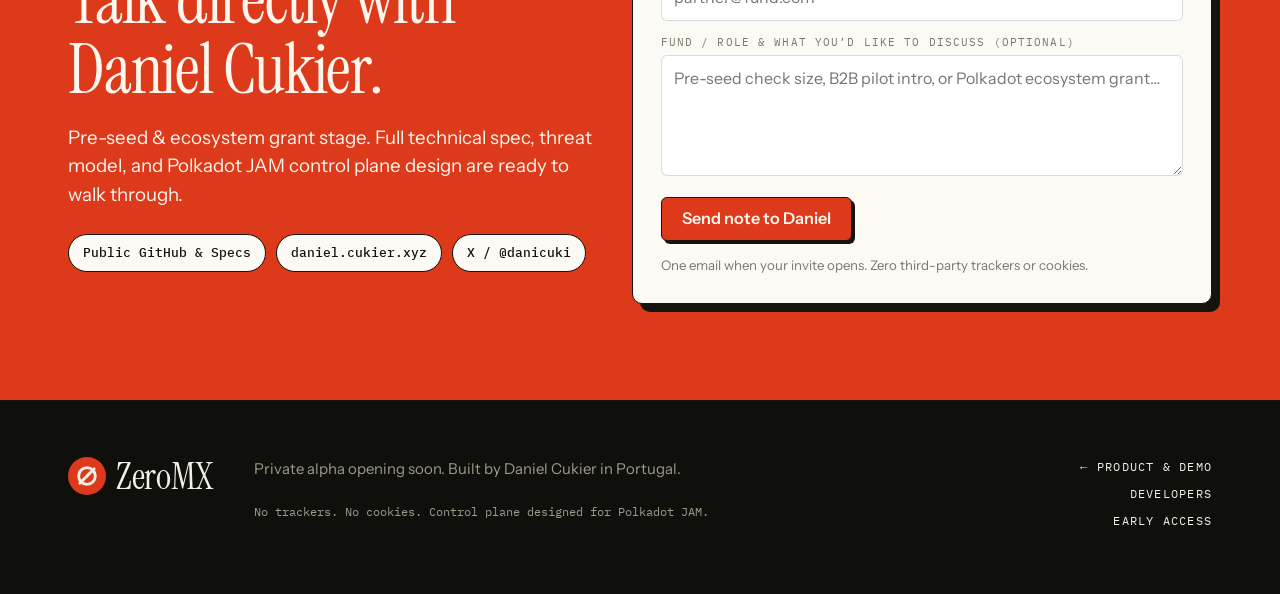
==== commit 67b70701: "docs(site): link public GitHub repo and threat model across site" ====
--- a/site/investors.html
+++ b/site/investors.html
@@ -79,8 +79,8 @@
               Pre-seed / ecosystem grant stage. Architecture, threat model, and Polkadot JAM control plane design are written and ready to walk through.
             </p>
             <div class="founder-links" style="margin-top: 18px;">
+              <a href="https://github.com/danicuki/zeromx" target="_blank" rel="noopener">Public GitHub &amp; Specs</a>
               <a href="https://daniel.cukier.xyz" target="_blank" rel="noopener">daniel.cukier.xyz</a>
-              <a href="https://github.com/danicuki" target="_blank" rel="noopener">GitHub / @danicuki</a>
               <a href="https://x.com/danicuki" target="_blank" rel="noopener">X / @danicuki</a>
             </div>
           </div>
--- a/site/styles.css
+++ b/site/styles.css
@@ -2201,6 +2201,19 @@
 .band-ink .band-cta {
   border-top-color: var(--vault-line);
   justify-content: flex-start;
+  gap: 14px;
+  flex-wrap: wrap;
+}
+
+.btn-ghost-dark {
+  background: transparent;
+  color: var(--paper);
+  border-color: rgba(243, 239, 230, 0.35);
+}
+
+.btn-ghost-dark:hover {
+  border-color: var(--paper);
+  background: rgba(243, 239, 230, 0.08);
 }
 
 /* ---------- Roadmap ---------- */
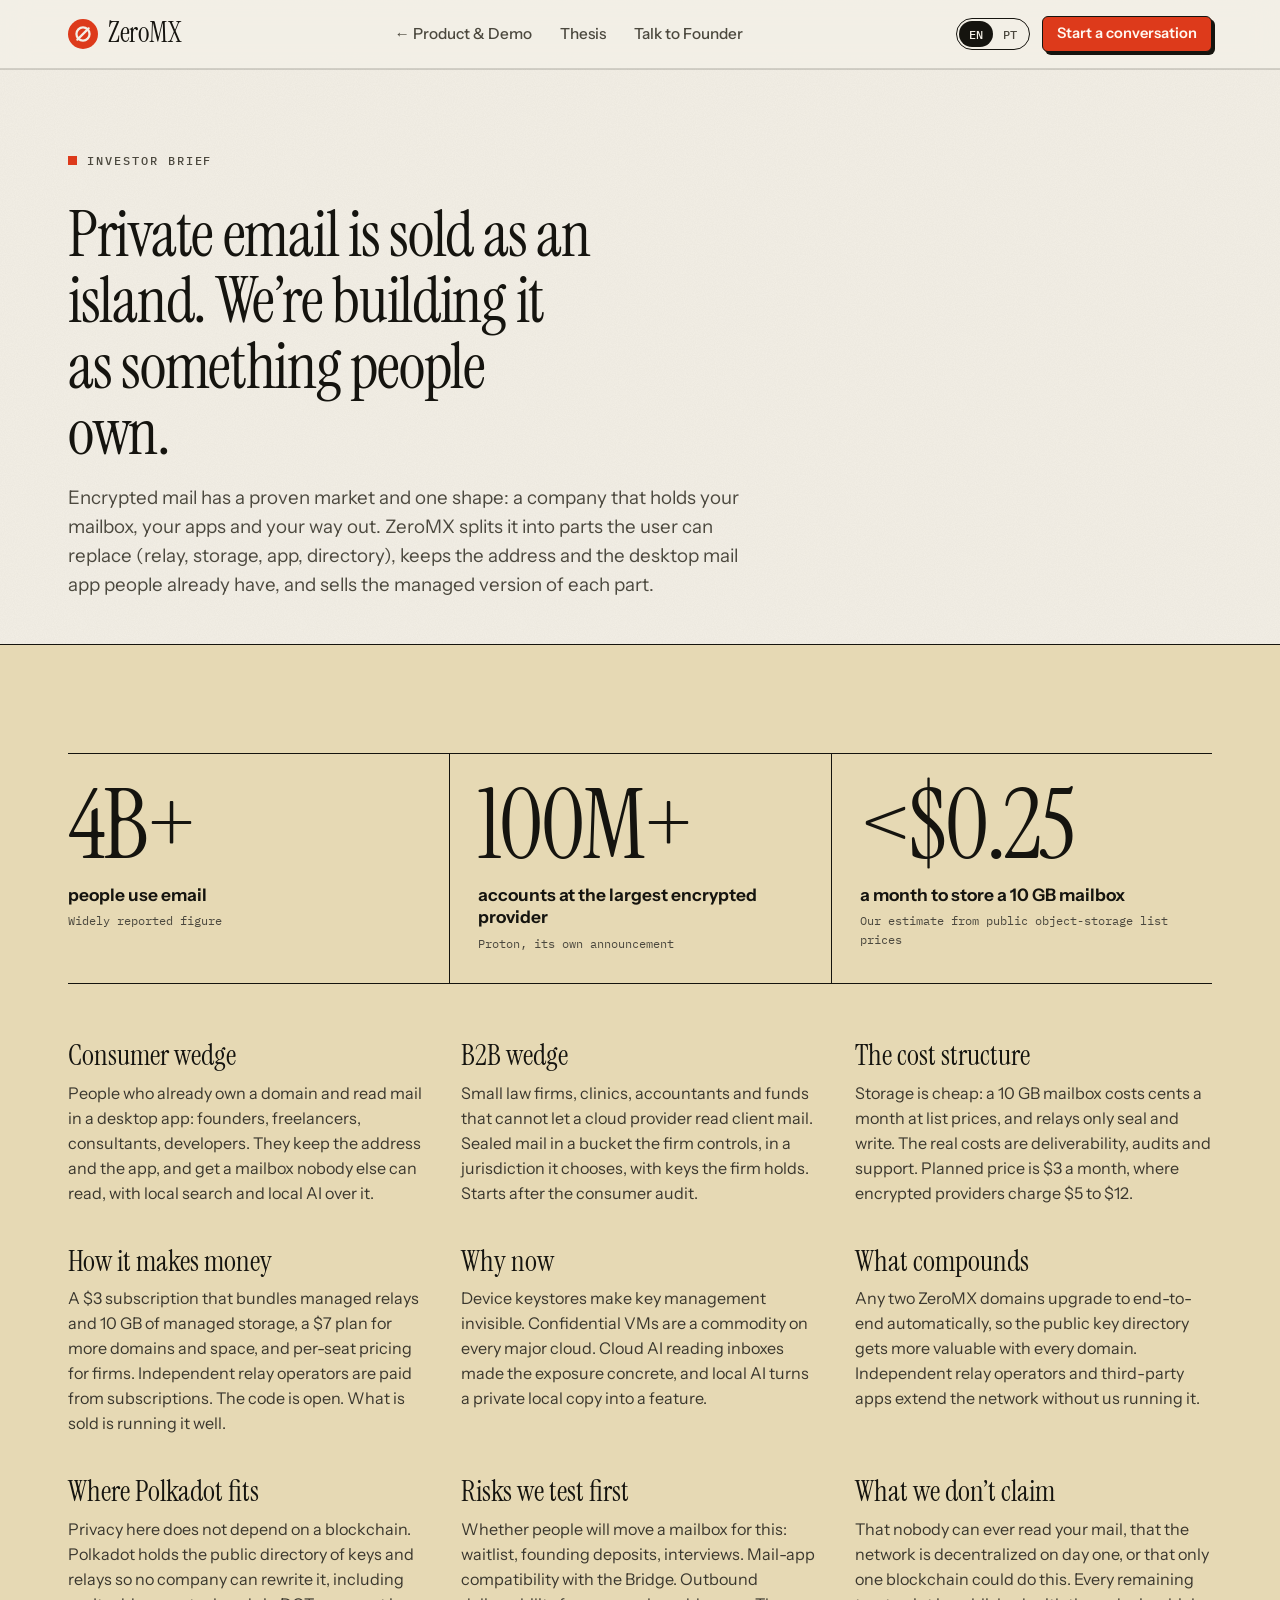
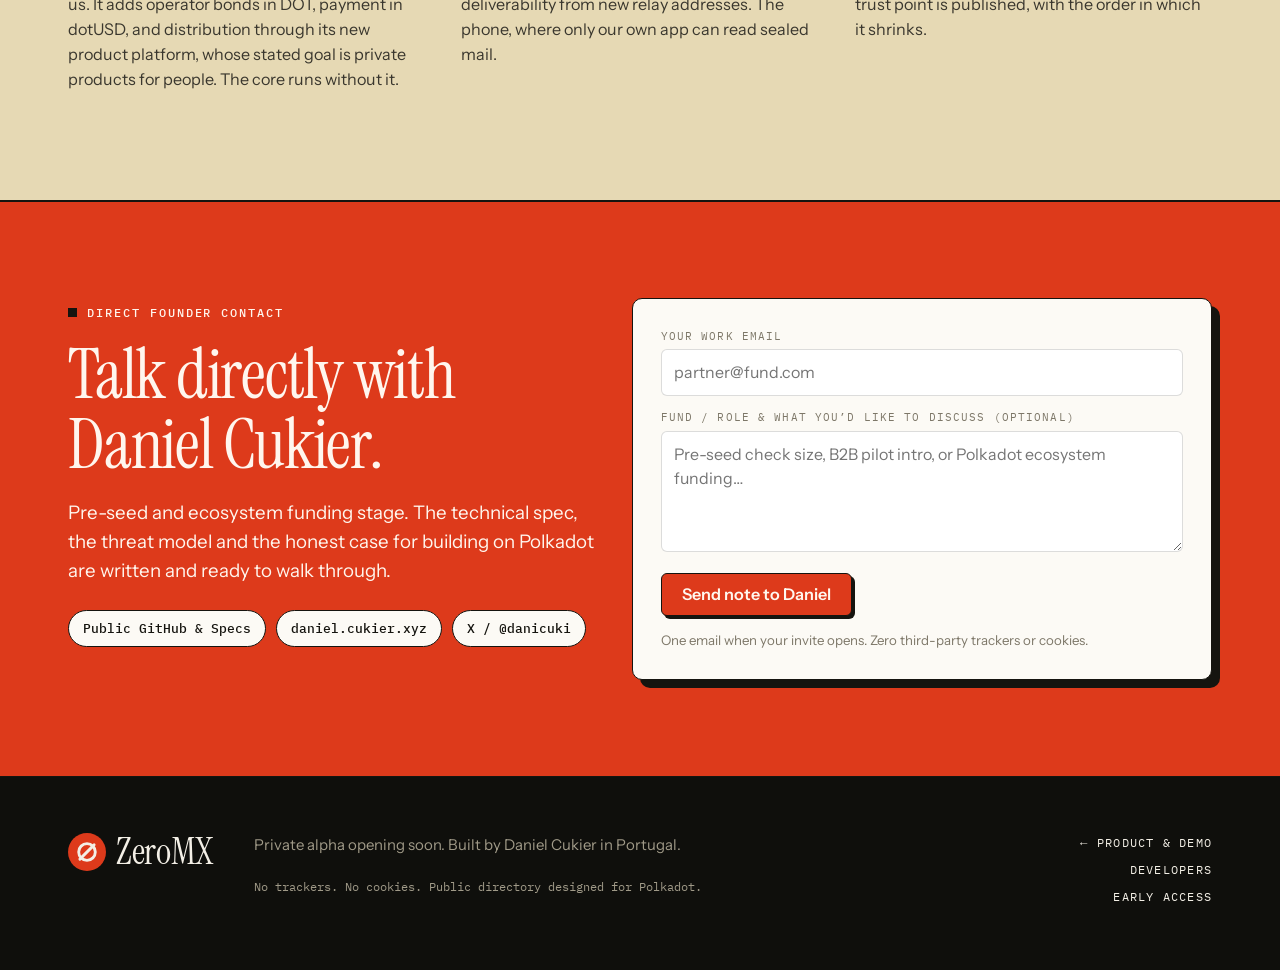
==== commit ca0fe605: "feat: redesign around storage the user controls The first design delivered sealed envelopes into the" ====
--- a/site/investors.html
+++ b/site/investors.html
@@ -4,7 +4,7 @@
   <meta charset="UTF-8" />
   <meta name="viewport" content="width=device-width, initial-scale=1.0" />
   <title>ZeroMX — Investor Brief</title>
-  <meta name="description" content="ZeroMX thesis, unit economics, B2B Google Workspace/M365 wedge, Polkadot JAM control plane, and direct founder contact." />
+  <meta name="description" content="ZeroMX thesis: private email people own. Unit economics, consumer and B2B wedges, where Polkadot fits, and direct founder contact." />
   <meta name="theme-color" content="#f3efe6" />
   <meta name="color-scheme" content="light" />
   <link rel="canonical" href="https://zeromx.cukier.xyz/investors" />
@@ -12,7 +12,7 @@
   <meta property="og:url" content="https://zeromx.cukier.xyz/investors" />
   <meta property="og:site_name" content="ZeroMX" />
   <meta property="og:title" content="ZeroMX — Investor Brief" />
-  <meta property="og:description" content="Private email lost because it asked people to move. ZeroMX blinds Gmail and Microsoft 365 without the migration." />
+  <meta property="og:description" content="Private email is sold as an island. ZeroMX builds it as something people own: sealed mail in storage they choose, with the address and mail app they already have." />
   <meta property="og:image" content="https://zeromx.cukier.xyz/og.png" />
   <meta property="og:image:width" content="1200" />
   <meta property="og:image:height" content="630" />
@@ -55,9 +55,9 @@
     <section class="inv-page-hero">
       <div class="container">
         <span class="section-tag" data-i18n="inv_tag">Investor brief</span>
-        <h1 data-i18n="inv_title">Private email lost because it asked people to move. This doesn’t.</h1>
+        <h1 data-i18n="inv_title">Private email is sold as an island. We’re building it as something people own.</h1>
         <p data-i18n="inv_lede">
-          Encrypted mail has a proven market and a hard ceiling: most people and regulated firms cannot leave the Google Workspace or Microsoft 365 inbox their identity and workflow depend on. ZeroMX sells the privacy without the move.
+          Encrypted mail has a proven market and one shape: a company that holds your mailbox, your apps and your way out. ZeroMX splits it into parts the user can replace (relay, storage, app, directory), keeps the address and the desktop mail app people already have, and sells the managed version of each part.
         </p>
       </div>
     </section>
@@ -76,7 +76,7 @@
             <span class="section-tag" data-i18n="inv_contact_tag">Direct founder contact</span>
             <h2 data-i18n="inv_contact_title">Talk directly with Daniel Cukier.</h2>
             <p data-i18n="inv_contact_desc">
-              Pre-seed / ecosystem grant stage. Architecture, threat model, and Polkadot JAM control plane design are written and ready to walk through.
+              Pre-seed and ecosystem funding stage. The technical spec, the threat model and the honest case for building on Polkadot are written and ready to walk through.
             </p>
             <div class="founder-links" style="margin-top: 18px;">
               <a href="https://github.com/danicuki/zeromx" target="_blank" rel="noopener">Public GitHub &amp; Specs</a>
@@ -102,7 +102,7 @@
         <span>ZeroMX</span>
       </span>
       <p data-i18n="footer_text">Private alpha opening soon. Built by Daniel Cukier in Portugal.</p>
-      <p class="footer-built" data-i18n="footer_built">No trackers. No cookies. Control plane designed for Polkadot JAM.</p>
+      <p class="footer-built" data-i18n="footer_built">No trackers. No cookies. Public directory designed for Polkadot.</p>
       <nav class="footer-links" aria-label="Footer">
         <a href="/" data-i18n="inv_back_product">← Product &amp; Demo</a>
         <a href="/#developers" data-i18n="nav_developers">Developers</a>
--- a/site/styles.css
+++ b/site/styles.css
@@ -364,7 +364,7 @@
 
 .hero-inner {
   display: grid;
-  grid-template-columns: minmax(0, 1fr) minmax(0, 1.02fr);
+  grid-template-columns: minmax(0, 1.08fr) minmax(0, 1fr);
   gap: 64px;
   align-items: center;
 }
@@ -401,8 +401,8 @@
 .hero h1 {
   font-family: var(--font-serif);
   font-weight: 400;
-  font-size: clamp(3.1rem, 6.9vw, 6.3rem);
-  line-height: 0.96;
+  font-size: clamp(2.7rem, 5.05vw, 3.9rem);
+  line-height: 0.98;
   letter-spacing: -0.022em;
   margin-bottom: 30px;
 }
@@ -535,6 +535,11 @@
   font-size: 0.78rem;
 }
 
+/* The seam hides the left of the dark pane, so its values sit on the right. */
+.lens-cipher .lens-row span:last-child {
+  text-align: right;
+}
+
 .lens-row span:first-child {
   font-family: var(--font-mono);
   font-size: 0.66rem;
@@ -598,6 +603,7 @@
 .lens-cipher .lens-attach {
   flex: none;
   align-self: stretch;
+  justify-content: flex-end;
   border-color: var(--vault-line);
   background: var(--vault-2);
   color: var(--cipher);
@@ -928,7 +934,7 @@
   color: #f4fff8;
 }
 
-.seg-btn.view-bigtech.active {
+.seg-btn.view-storage.active {
   background: var(--vault);
   color: var(--paper);
 }
@@ -942,7 +948,7 @@
   --w-text-3: var(--ink-3);
   --w-line: var(--line);
   --w-field: #ffffff;
-  --provider-accent: #ea4335;
+  --provider-accent: var(--ok);
   background: var(--w-bg);
   color: var(--w-text);
   border: 1.5px solid var(--ink);
@@ -952,11 +958,7 @@
   transition: background 0.35s, color 0.35s;
 }
 
-.mail-window.provider-outlook {
-  --provider-accent: #0f6cbd;
-}
-
-.mail-window.view-bigtech {
+.mail-window.view-storage {
   --w-bg: var(--vault);
   --w-bar: #171712;
   --w-side: #131310;
@@ -1091,7 +1093,7 @@
   color: #14522f;
 }
 
-.status-banner.banner-bigtech {
+.status-banner.banner-storage {
   background: #1d1c16;
   color: #d9d3c1;
 }
@@ -1139,7 +1141,7 @@
   box-shadow: 3px 3px 0 var(--ink);
 }
 
-.view-bigtech .compose-btn {
+.view-storage .compose-btn {
   border-color: var(--vault-line);
   box-shadow: none;
 }
@@ -1329,7 +1331,7 @@
   border: 1px solid var(--vault-line);
 }
 
-.view-bigtech .badge-plain {
+.view-storage .badge-plain {
   color: #e2b25c;
   border-color: rgba(226, 178, 92, 0.5);
   background: rgba(226, 178, 92, 0.1);
@@ -1469,14 +1471,14 @@
   flex-wrap: wrap;
 }
 
-.view-bigtech .detail-actions .btn {
+.view-storage .detail-actions .btn {
   border-color: var(--paper);
   color: var(--paper);
   box-shadow: none;
   background: transparent;
 }
 
-.view-bigtech .detail-actions .btn:hover {
+.view-storage .detail-actions .btn:hover {
   background: var(--paper);
   color: var(--ink);
   transform: none;
@@ -3158,7 +3160,7 @@
   }
 
   .hero h1 {
-    font-size: clamp(2.7rem, 13.2vw, 3.6rem);
+    font-size: clamp(2.1rem, 10.6vw, 3.6rem);
   }
 
   .pillars-grid,
